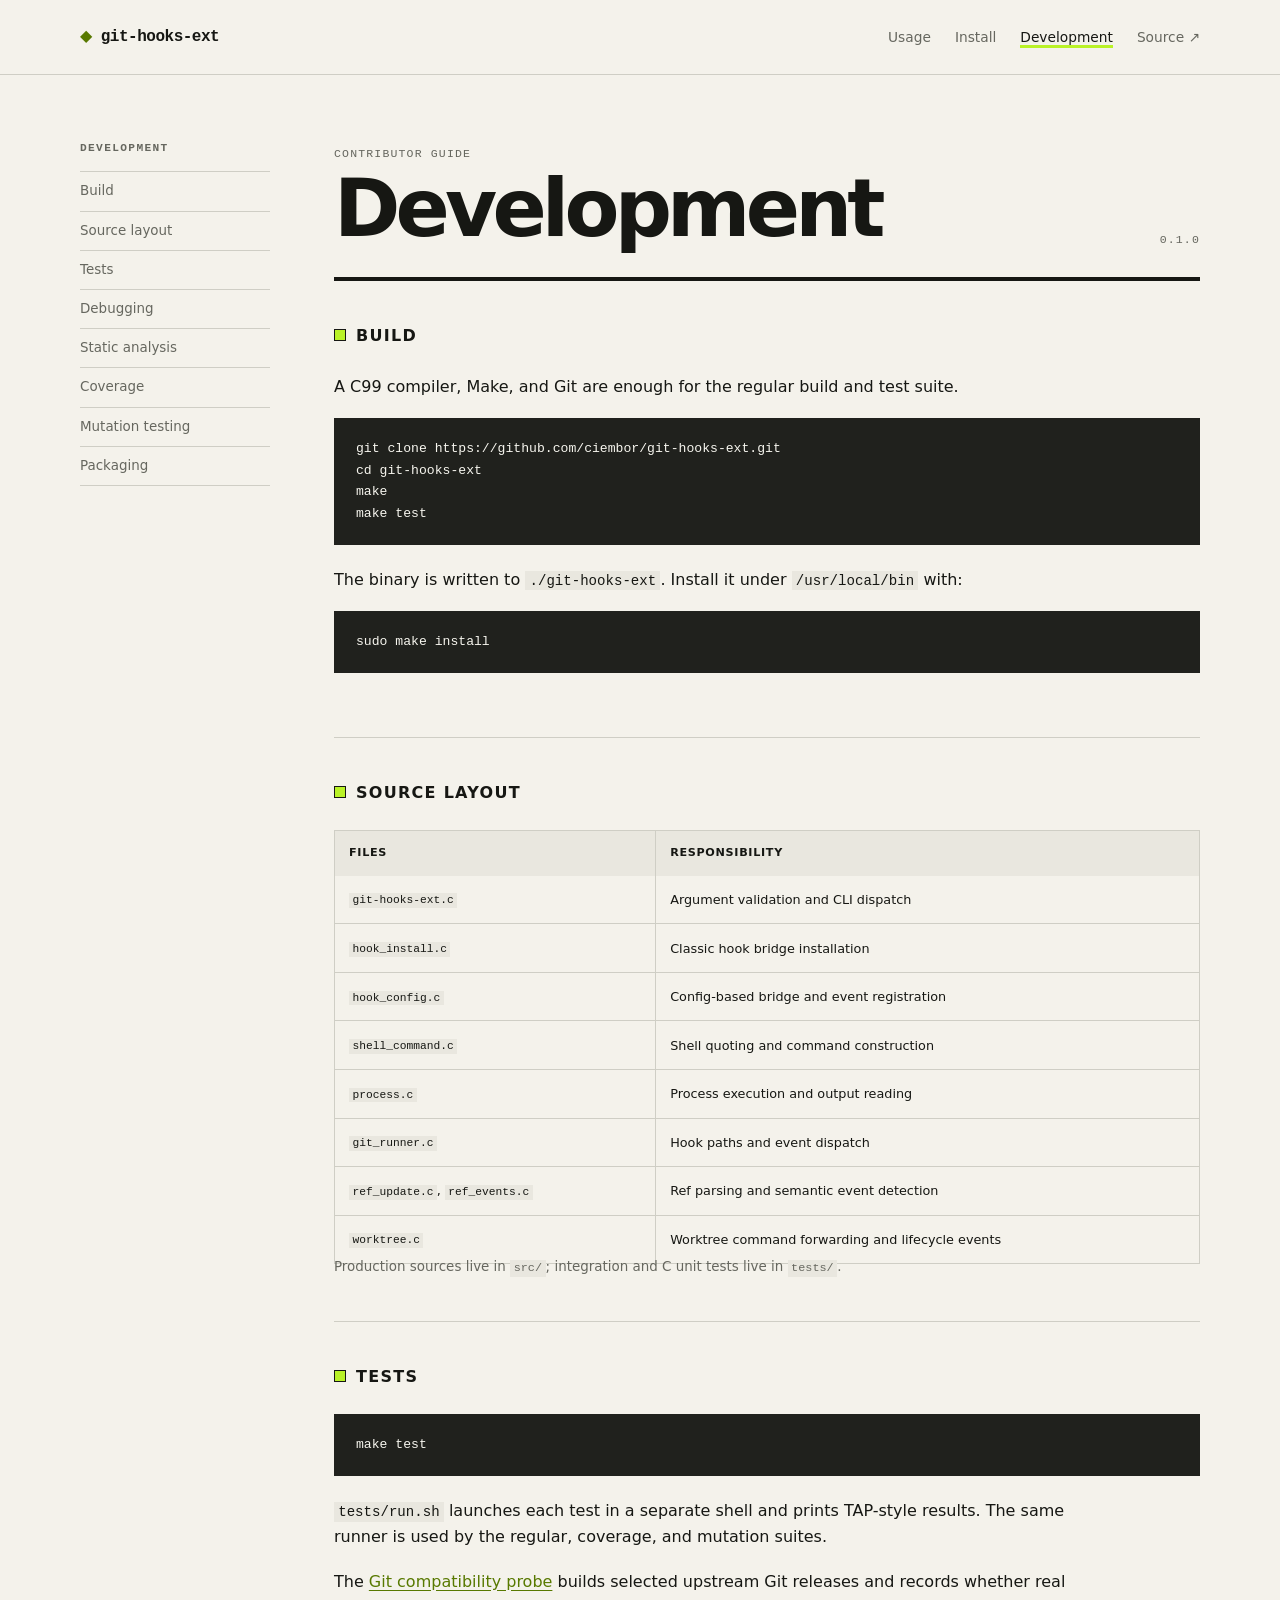
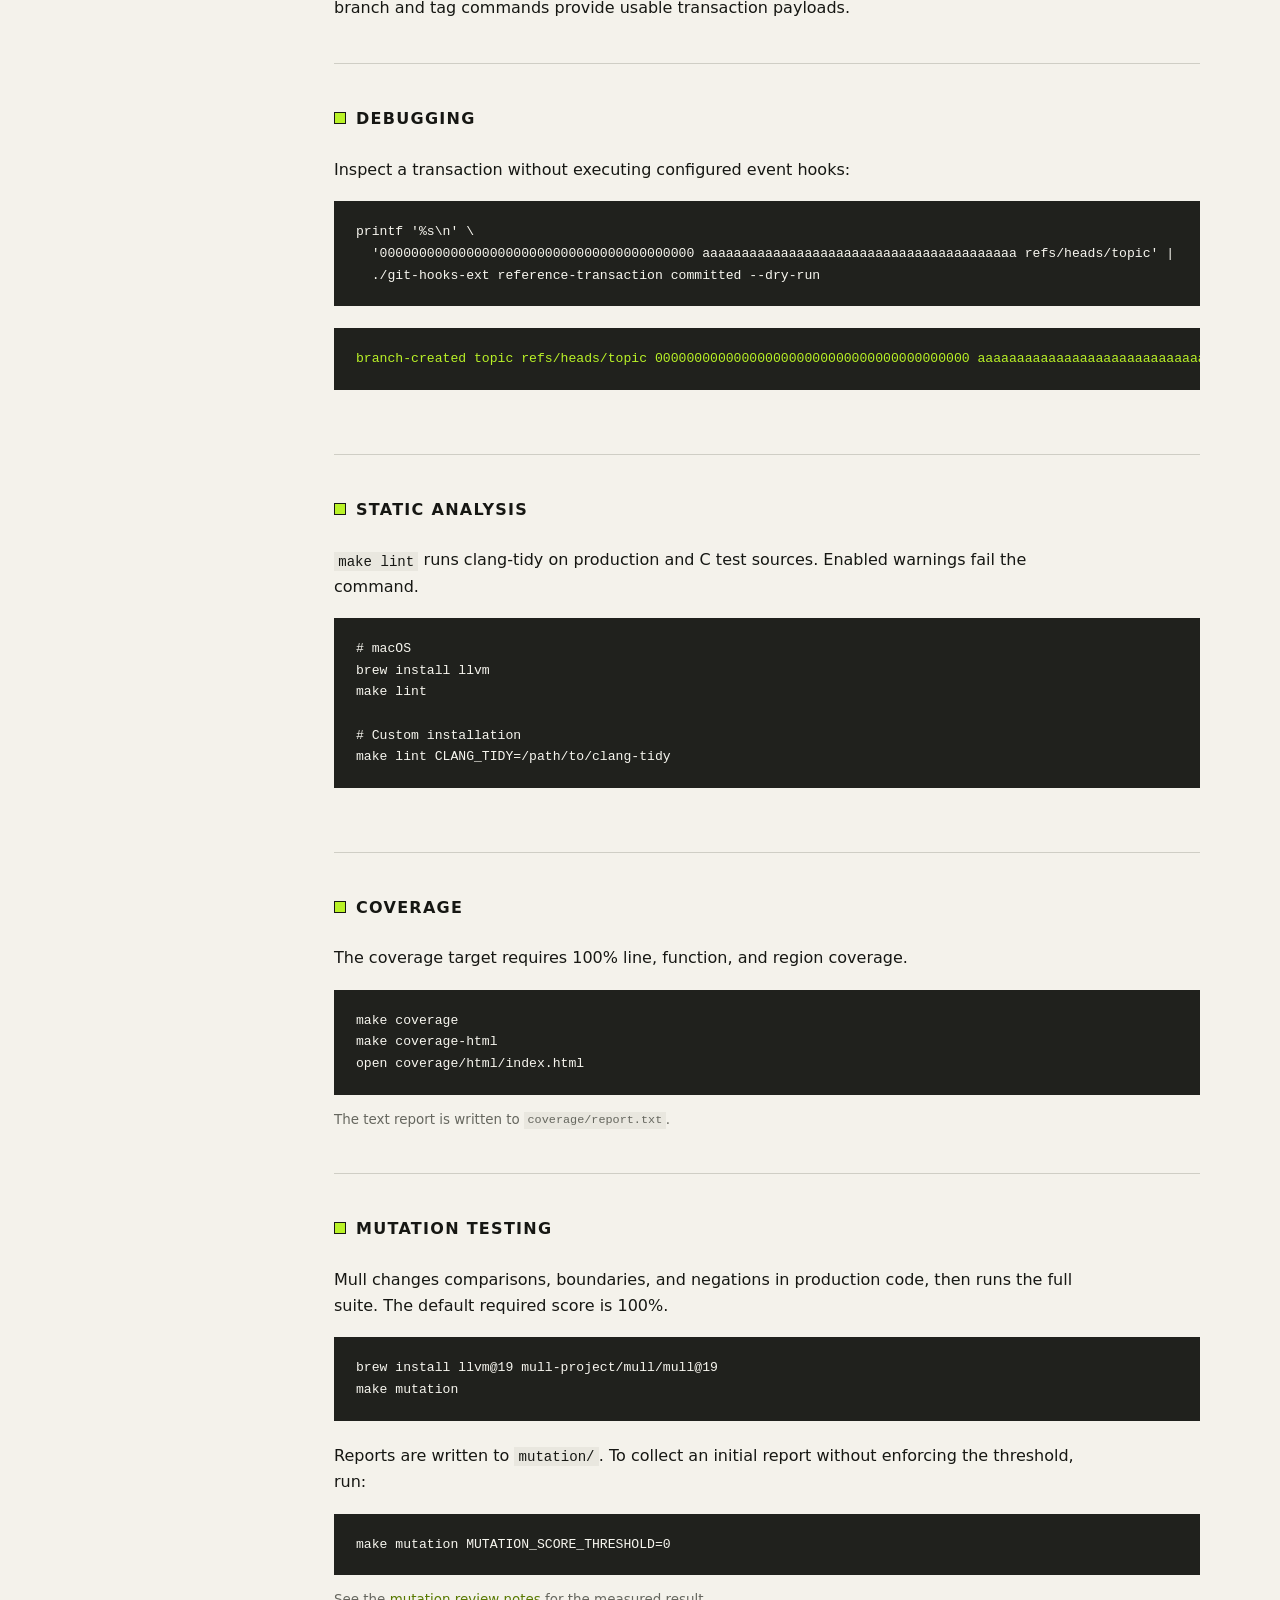
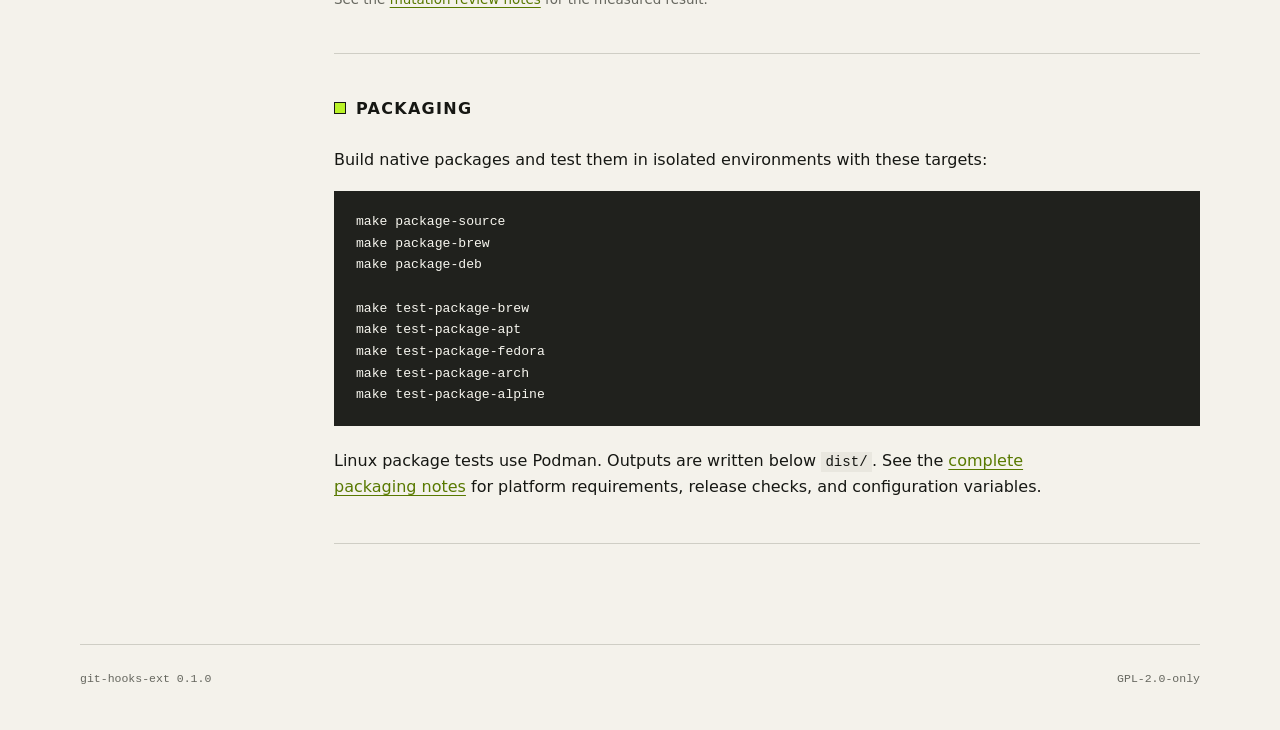
==== site/development.html @ f1634a03 "Add Git reference transaction compatibility matrix" ====
<!doctype html>
<html lang="en">
  <head>
    <meta charset="utf-8">
    <meta name="viewport" content="width=device-width, initial-scale=1">
    <meta name="description" content="Build, test, and package git-hooks-ext.">
    <meta name="theme-color" content="#f4f2eb">
    <title>Develop git-hooks-ext</title>
    <link rel="canonical" href="https://ciembor.github.io/git-hooks-ext/development.html">
    <link rel="stylesheet" href="styles.css">
  </head>
  <body>
    <header class="site-header">
      <div class="header-inner">
        <a class="wordmark" href="index.html"><span aria-hidden="true">◆</span> git-hooks-ext</a>
        <nav aria-label="Project links">
          <a href="index.html">Usage</a>
          <a href="install.html">Install</a>
          <a class="active" href="development.html" aria-current="page">Development</a>
          <a class="external" href="https://github.com/ciembor/git-hooks-ext">Source ↗</a>
        </nav>
      </div>
    </header>

    <main id="top" class="page">
      <aside class="sidebar" aria-label="Page contents">
        <p>Development</p>
        <nav>
          <a href="#build">Build</a>
          <a href="#source-layout">Source layout</a>
          <a href="#tests">Tests</a>
          <a href="#debugging">Debugging</a>
          <a href="#lint">Static analysis</a>
          <a href="#coverage">Coverage</a>
          <a href="#mutation">Mutation testing</a>
          <a href="#packaging">Packaging</a>
        </nav>
      </aside>

      <article class="manual">
        <header class="manual-header">
          <div>
            <span class="manual-label">Contributor guide</span>
            <h1>Development</h1>
          </div>
          <span class="version">0.1.0</span>
        </header>

        <section id="build">
          <h2>Build</h2>
          <p>A C99 compiler, Make, and Git are enough for the regular build and test suite.</p>
          <pre><code>git clone https://github.com/ciembor/git-hooks-ext.git
cd git-hooks-ext
make
make test</code></pre>
          <p>The binary is written to <code>./git-hooks-ext</code>. Install it under <code>/usr/local/bin</code> with:</p>
          <pre><code>sudo make install</code></pre>
        </section>

        <section id="source-layout">
          <h2>Source layout</h2>
          <div class="table-wrap">
            <table>
              <thead><tr><th>Files</th><th>Responsibility</th></tr></thead>
              <tbody>
                <tr><td><code>git-hooks-ext.c</code></td><td>Argument validation and CLI dispatch</td></tr>
                <tr><td><code>hook_install.c</code></td><td>Classic hook bridge installation</td></tr>
                <tr><td><code>hook_config.c</code></td><td>Config-based bridge and event registration</td></tr>
                <tr><td><code>shell_command.c</code></td><td>Shell quoting and command construction</td></tr>
                <tr><td><code>process.c</code></td><td>Process execution and output reading</td></tr>
                <tr><td><code>git_runner.c</code></td><td>Hook paths and event dispatch</td></tr>
                <tr><td><code>ref_update.c</code>, <code>ref_events.c</code></td><td>Ref parsing and semantic event detection</td></tr>
                <tr><td><code>worktree.c</code></td><td>Worktree command forwarding and lifecycle events</td></tr>
              </tbody>
            </table>
          </div>
          <p class="method-note">Production sources live in <code>src/</code>; integration and C unit tests live in <code>tests/</code>.</p>
        </section>

        <section id="tests">
          <h2>Tests</h2>
          <pre><code>make test</code></pre>
          <p>
            <code>tests/run.sh</code> launches each test in a separate shell and
            prints TAP-style results. The same runner is used by the regular,
            coverage, and mutation suites.
          </p>
          <p>
            The <a href="https://github.com/ciembor/git-hooks-ext/blob/main/tests/compat/README.md">Git compatibility probe</a>
            builds selected upstream Git releases and records whether real
            branch and tag commands provide usable transaction payloads.
          </p>
        </section>

        <section id="debugging">
          <h2>Debugging</h2>
          <p>Inspect a transaction without executing configured event hooks:</p>
          <pre><code>printf '%s\n' \
  '0000000000000000000000000000000000000000 aaaaaaaaaaaaaaaaaaaaaaaaaaaaaaaaaaaaaaaa refs/heads/topic' |
  ./git-hooks-ext reference-transaction committed --dry-run</code></pre>
          <pre><code><span>branch-created topic refs/heads/topic 0000000000000000000000000000000000000000 aaaaaaaaaaaaaaaaaaaaaaaaaaaaaaaaaaaaaaaa</span></code></pre>
        </section>

        <section id="lint">
          <h2>Static analysis</h2>
          <p><code>make lint</code> runs clang-tidy on production and C test sources. Enabled warnings fail the command.</p>
          <pre><code># macOS
brew install llvm
make lint

# Custom installation
make lint CLANG_TIDY=/path/to/clang-tidy</code></pre>
        </section>

        <section id="coverage">
          <h2>Coverage</h2>
          <p>The coverage target requires 100% line, function, and region coverage.</p>
          <pre><code>make coverage
make coverage-html
open coverage/html/index.html</code></pre>
          <p class="method-note">The text report is written to <code>coverage/report.txt</code>.</p>
        </section>

        <section id="mutation">
          <h2>Mutation testing</h2>
          <p>
            Mull changes comparisons, boundaries, and negations in production
            code, then runs the full suite. The default required score is 100%.
          </p>
          <pre><code>brew install llvm@19 mull-project/mull/mull@19
make mutation</code></pre>
          <p>
            Reports are written to <code>mutation/</code>. To collect an initial
            report without enforcing the threshold, run:
          </p>
          <pre><code>make mutation MUTATION_SCORE_THRESHOLD=0</code></pre>
          <p class="method-note">
            See the <a href="https://github.com/ciembor/git-hooks-ext/blob/main/tests/mutation-notes.md">mutation review notes</a>
            for the measured result.
          </p>
        </section>

        <section id="packaging">
          <h2>Packaging</h2>
          <p>Build native packages and test them in isolated environments with these targets:</p>
          <pre><code>make package-source
make package-brew
make package-deb

make test-package-brew
make test-package-apt
make test-package-fedora
make test-package-arch
make test-package-alpine</code></pre>
          <p>
            Linux package tests use Podman. Outputs are written below
            <code>dist/</code>. See the
            <a href="https://github.com/ciembor/git-hooks-ext/blob/main/DEVELOPMENT.md#distribution-and-packaging">complete packaging notes</a>
            for platform requirements, release checks, and configuration variables.
          </p>
        </section>
      </article>
    </main>

    <footer><span>git-hooks-ext 0.1.0</span><span>GPL-2.0-only</span></footer>
  </body>
</html>
---- site/styles.css ----
:root {
  --paper: #f4f2eb;
  --ink: #161713;
  --muted: #66675f;
  --line: #cfcec5;
  --accent: #b9f227;
  --accent-dark: #587900;
  --panel: #e9e7df;
  --code: #20211d;
  --code-ink: #f7f6ef;
  color-scheme: light;
  font-family: Inter, ui-sans-serif, system-ui, -apple-system, BlinkMacSystemFont, "Segoe UI", sans-serif;
  font-synthesis: none;
}

* { box-sizing: border-box; }
html { scroll-behavior: smooth; }
body { margin: 0; background: var(--paper); color: var(--ink); line-height: 1.65; }
a { color: var(--accent-dark); text-underline-offset: 3px; }
code, pre { font-family: "SFMono-Regular", Consolas, "Liberation Mono", monospace; }

.site-header { border-bottom: 1px solid var(--line); }
.header-inner, .page, footer { width: min(1120px, calc(100% - 48px)); margin-inline: auto; }
.header-inner { min-height: 74px; display: flex; align-items: center; justify-content: space-between; }
.wordmark { color: var(--ink); font-family: "SFMono-Regular", Consolas, monospace; font-weight: 700; letter-spacing: -0.03em; text-decoration: none; }
.wordmark span { color: var(--accent-dark); }
.site-header nav { display: flex; gap: 24px; }
.site-header nav a { color: var(--muted); font-size: 0.86rem; text-decoration: none; }
.site-header nav a:hover { color: var(--ink); }
.site-header nav a.active { color: var(--ink); box-shadow: inset 0 -3px var(--accent); }

.page { display: grid; grid-template-columns: 190px minmax(0, 1fr); gap: 64px; padding: 64px 0 100px; }
.sidebar { position: sticky; top: 32px; align-self: start; font-size: 0.84rem; }
.sidebar > p { margin: 0 0 14px; color: var(--muted); font-family: "SFMono-Regular", Consolas, monospace; font-size: 0.7rem; font-weight: 700; letter-spacing: 0.12em; text-transform: uppercase; }
.sidebar nav { display: flex; flex-direction: column; border-top: 1px solid var(--line); }
.sidebar nav a { padding: 8px 0; border-bottom: 1px solid var(--line); color: var(--muted); text-decoration: none; }
.sidebar nav a:hover { color: var(--ink); padding-left: 5px; }

.manual { min-width: 0; }
.manual-header { display: flex; align-items: end; justify-content: space-between; gap: 24px; padding-bottom: 28px; border-bottom: 4px solid var(--ink); }
.manual-label, .version { color: var(--muted); font-family: "SFMono-Regular", Consolas, monospace; font-size: 0.72rem; letter-spacing: 0.1em; text-transform: uppercase; }
h1 { margin: 4px 0 0; font-size: clamp(2.8rem, 7vw, 5rem); letter-spacing: -0.06em; line-height: 1; }
.manual section { padding: 42px 0; border-bottom: 1px solid var(--line); scroll-margin-top: 20px; }
h2 { margin: 0 0 24px; font-size: 1rem; letter-spacing: 0.08em; text-transform: uppercase; }
h2::before { content: ""; display: inline-block; width: 10px; height: 10px; margin-right: 10px; background: var(--accent); border: 1px solid var(--ink); }
h3 { margin: 32px 0 12px; font-size: 0.95rem; }
p { max-width: 760px; margin: 0 0 18px; }
p:last-child { margin-bottom: 0; }
p code, td code, dd code { padding: 0.12em 0.3em; background: var(--panel); font-size: 0.88em; }
pre { margin: 0 0 22px; padding: 20px 22px; overflow-x: auto; background: var(--code); color: var(--code-ink); font-size: 0.82rem; line-height: 1.65; }
pre span { color: var(--accent); }

.translation { display: grid; grid-template-columns: 1fr auto 1fr; align-items: center; gap: 22px; margin: 28px 0; padding: 24px; background: var(--code); color: var(--code-ink); }
.translation div { min-width: 0; }
.translation span { display: block; margin-bottom: 8px; color: #aaa99f; font-family: "SFMono-Regular", Consolas, monospace; font-size: 0.65rem; letter-spacing: 0.1em; text-transform: uppercase; }
.translation code { display: block; overflow: hidden; color: var(--accent); font-size: 0.78rem; text-overflow: ellipsis; white-space: nowrap; }
.translation b { color: var(--accent); font-size: 1.4rem; }

.table-wrap { overflow-x: auto; border: 1px solid var(--line); }
table { width: 100%; border-collapse: collapse; font-size: 0.8rem; text-align: left; }
th, td { padding: 13px 14px; border-right: 1px solid var(--line); border-bottom: 1px solid var(--line); white-space: nowrap; }
tr:last-child th, tr:last-child td { border-bottom: 0; }
th:last-child, td:last-child { border-right: 0; }
thead th { background: var(--panel); font-size: 0.7rem; letter-spacing: 0.06em; text-transform: uppercase; }
tbody th { font-weight: 650; }

.downloads { display: flex; flex-wrap: wrap; gap: 8px 14px; color: var(--muted); font-size: 0.84rem; }
.downloads a { font-family: "SFMono-Regular", Consolas, monospace; font-size: 0.78rem; }
.method-note { margin-top: -8px; color: var(--muted); font-size: 0.84rem; }
.after-install { padding: 20px 24px 1px; border-left: 4px solid var(--accent); background: var(--panel); }
.release-links { display: flex; gap: 20px; margin-top: 24px; font-size: 0.84rem; }

footer { display: flex; justify-content: space-between; padding: 24px 0 42px; border-top: 1px solid var(--line); color: var(--muted); font-family: "SFMono-Regular", Consolas, monospace; font-size: 0.72rem; }

@media (max-width: 760px) {
  .header-inner, .page, footer { width: min(100% - 28px, 1120px); }
  .header-inner { flex-wrap: wrap; gap: 10px; padding: 14px 0; }
  .site-header nav { gap: 14px; }
  .site-header nav a.external { display: none; }
  .page { grid-template-columns: 1fr; gap: 34px; padding-top: 34px; }
  .sidebar { position: static; }
  .sidebar > p { display: none; }
  .sidebar nav { flex-direction: row; gap: 16px; overflow-x: auto; border-bottom: 1px solid var(--line); }
  .sidebar nav a { flex: 0 0 auto; border: 0; }
  .sidebar nav a:hover { padding-left: 0; }
  .manual-header { align-items: start; }
  .translation { grid-template-columns: 1fr; }
  .translation b { transform: rotate(90deg); }
  .after-install { padding-inline: 16px; }
}

@media (prefers-reduced-motion: reduce) { html { scroll-behavior: auto; } }
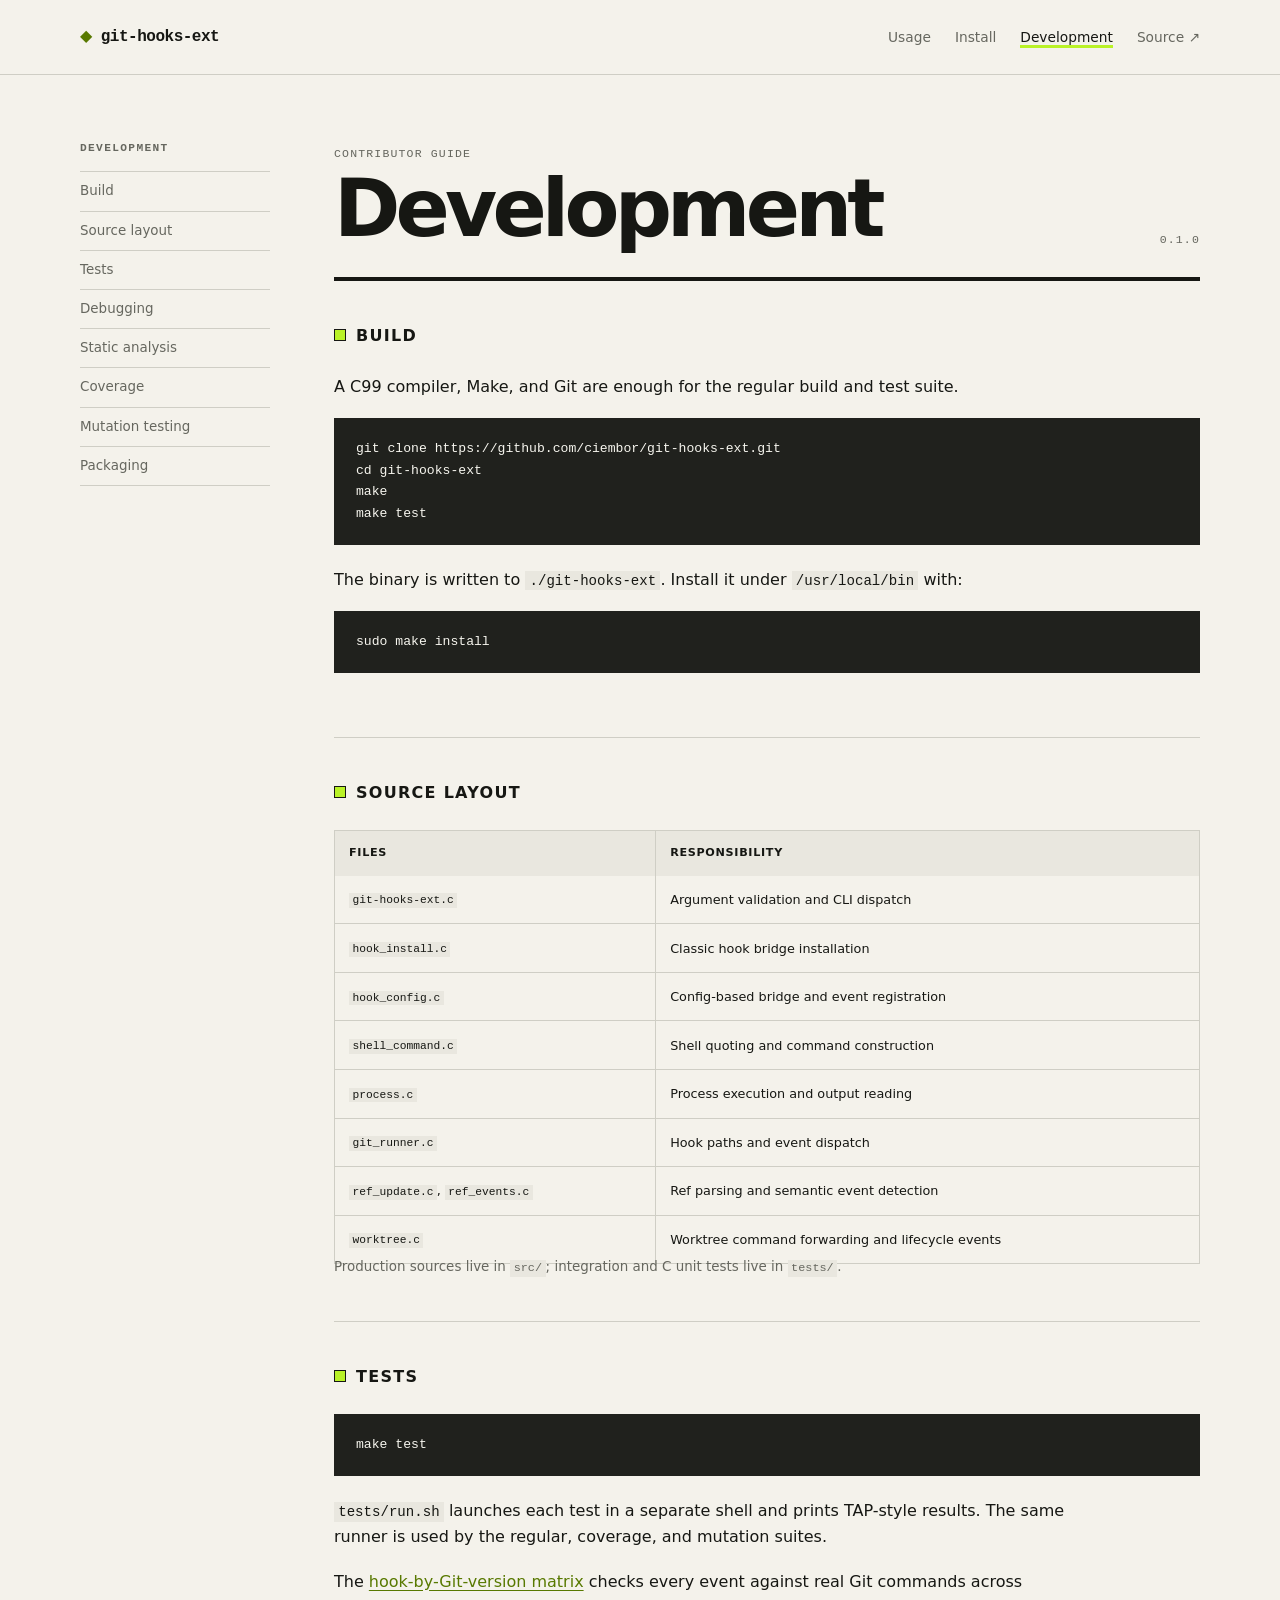
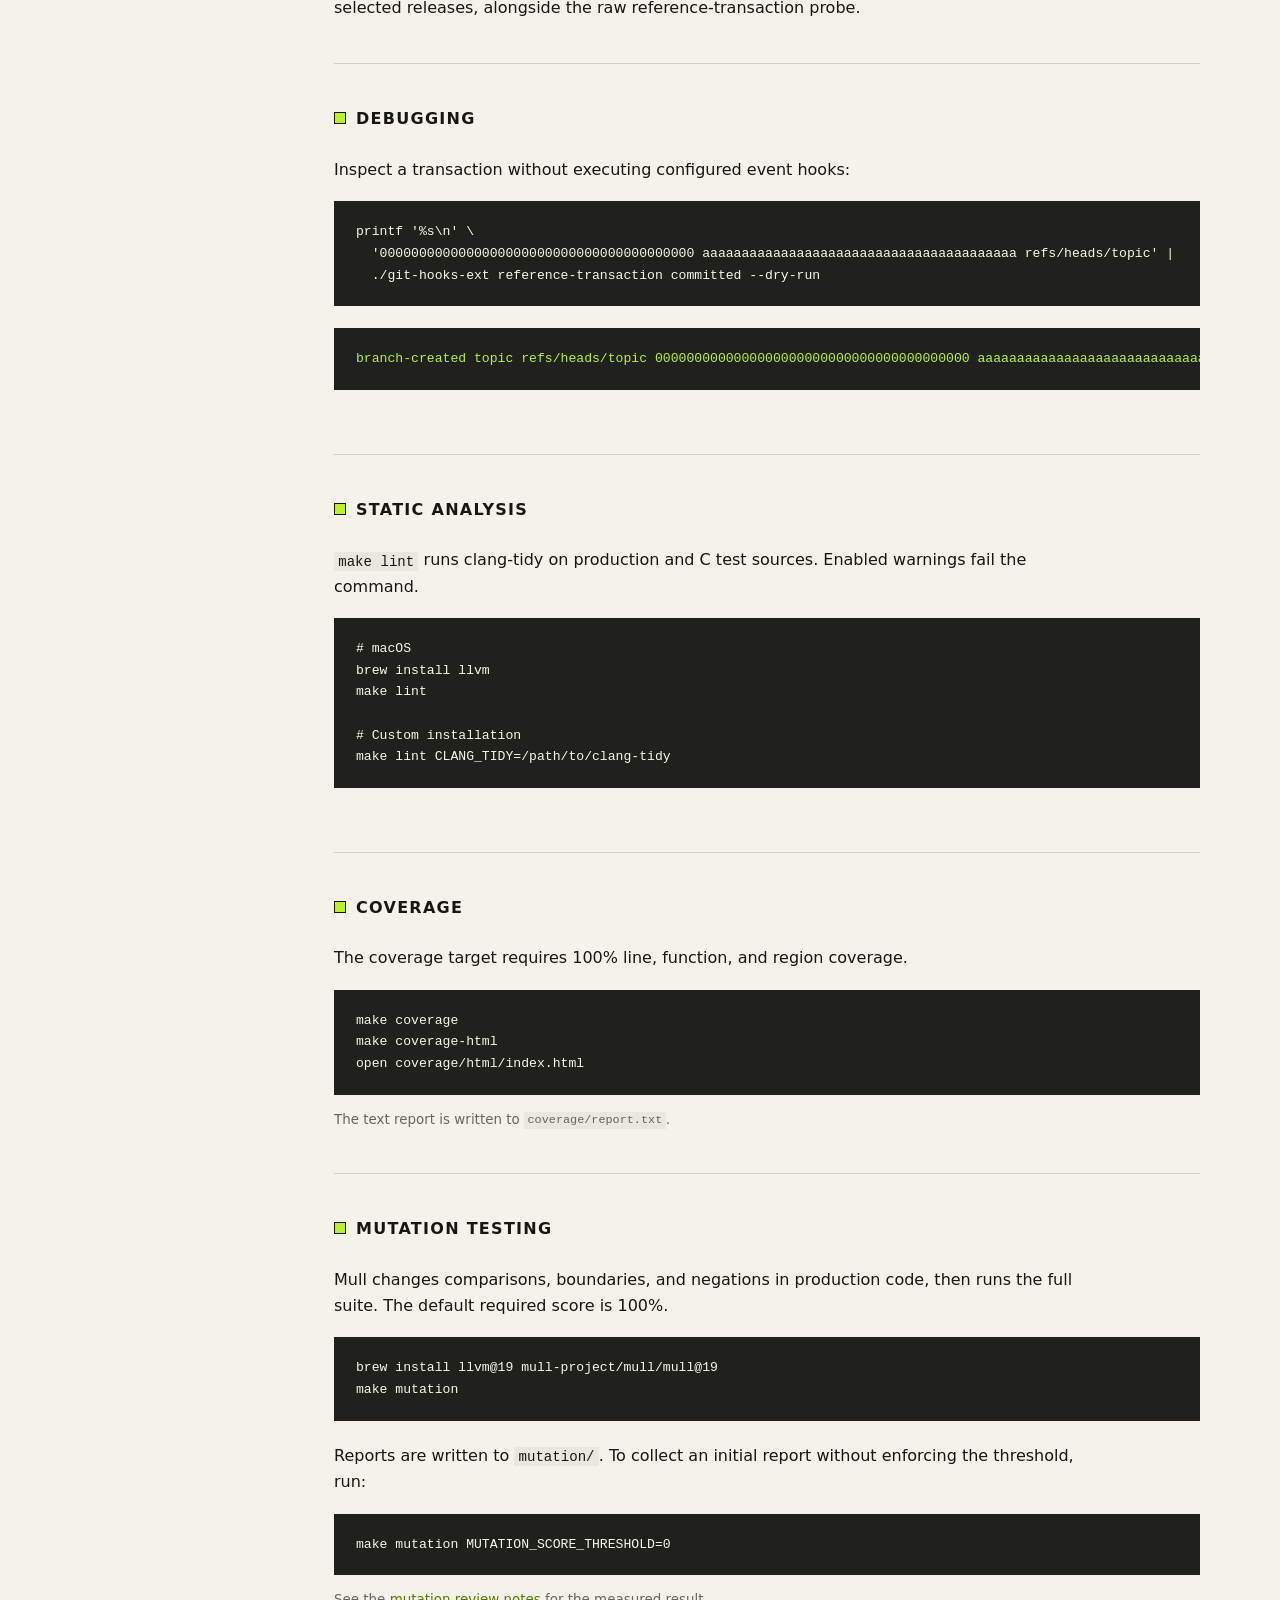
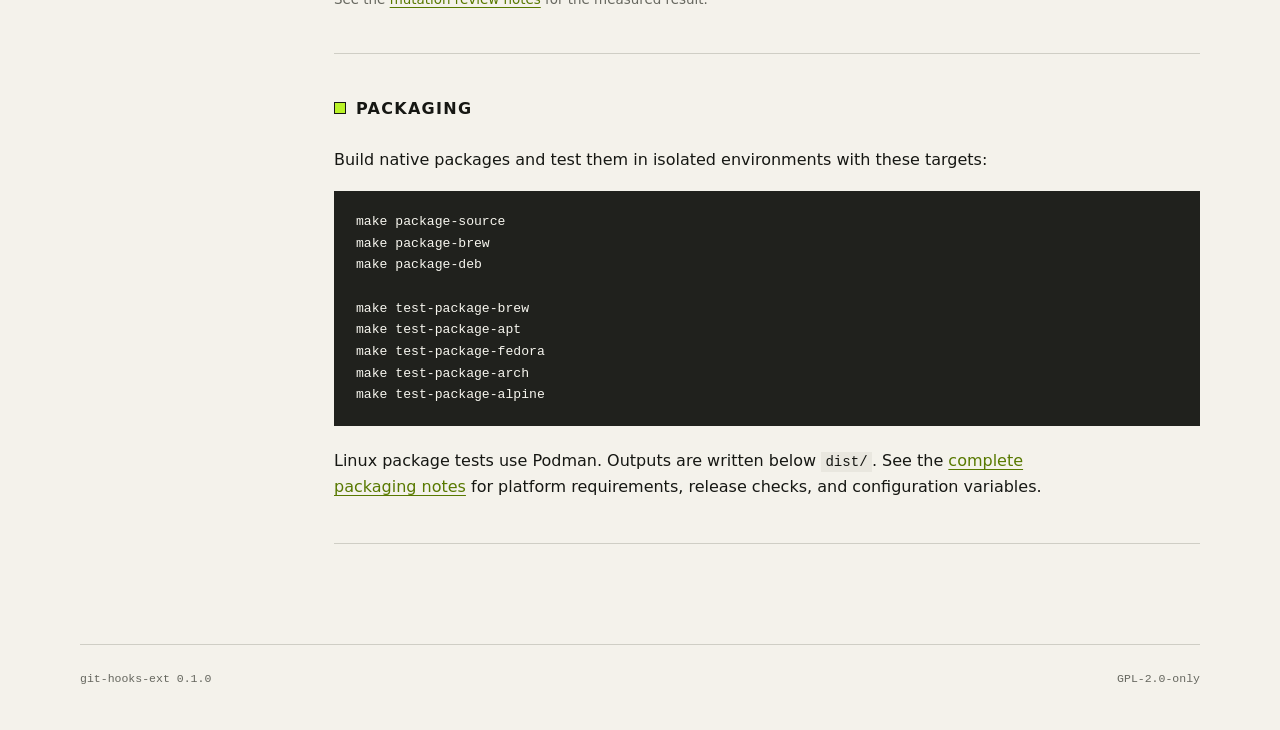
==== commit 71dceace: "Test all Git events across compatibility matrix" ====
--- a/site/development.html
+++ b/site/development.html
@@ -86,9 +86,9 @@
             coverage, and mutation suites.
           </p>
           <p>
-            The <a href="https://github.com/ciembor/git-hooks-ext/blob/main/tests/compat/README.md">Git compatibility probe</a>
-            builds selected upstream Git releases and records whether real
-            branch and tag commands provide usable transaction payloads.
+            The <a href="https://github.com/ciembor/git-hooks-ext/blob/main/tests/compat/README.md#hook-availability-by-git-version">hook-by-Git-version matrix</a>
+            checks every event against real Git commands across selected releases,
+            alongside the raw reference-transaction probe.
           </p>
         </section>
 
--- a/site/styles.css
+++ b/site/styles.css
@@ -63,6 +63,12 @@
 th:last-child, td:last-child { border-right: 0; }
 thead th { background: var(--panel); font-size: 0.7rem; letter-spacing: 0.06em; text-transform: uppercase; }
 tbody th { font-weight: 650; }
+.compatibility-table { width: max-content; min-width: 100%; }
+.compatibility-table td { text-align: center; }
+.compatibility-table th:first-child { position: sticky; left: 0; z-index: 1; background: var(--paper); }
+.compatibility-table thead th:first-child { z-index: 2; background: var(--panel); }
+.compatibility-table .status-ok { background: #e5f3df; }
+.compatibility-table .status-no { background: #fae5e2; }
 
 .downloads { display: flex; flex-wrap: wrap; gap: 8px 14px; color: var(--muted); font-size: 0.84rem; }
 .downloads a { font-family: "SFMono-Regular", Consolas, monospace; font-size: 0.78rem; }
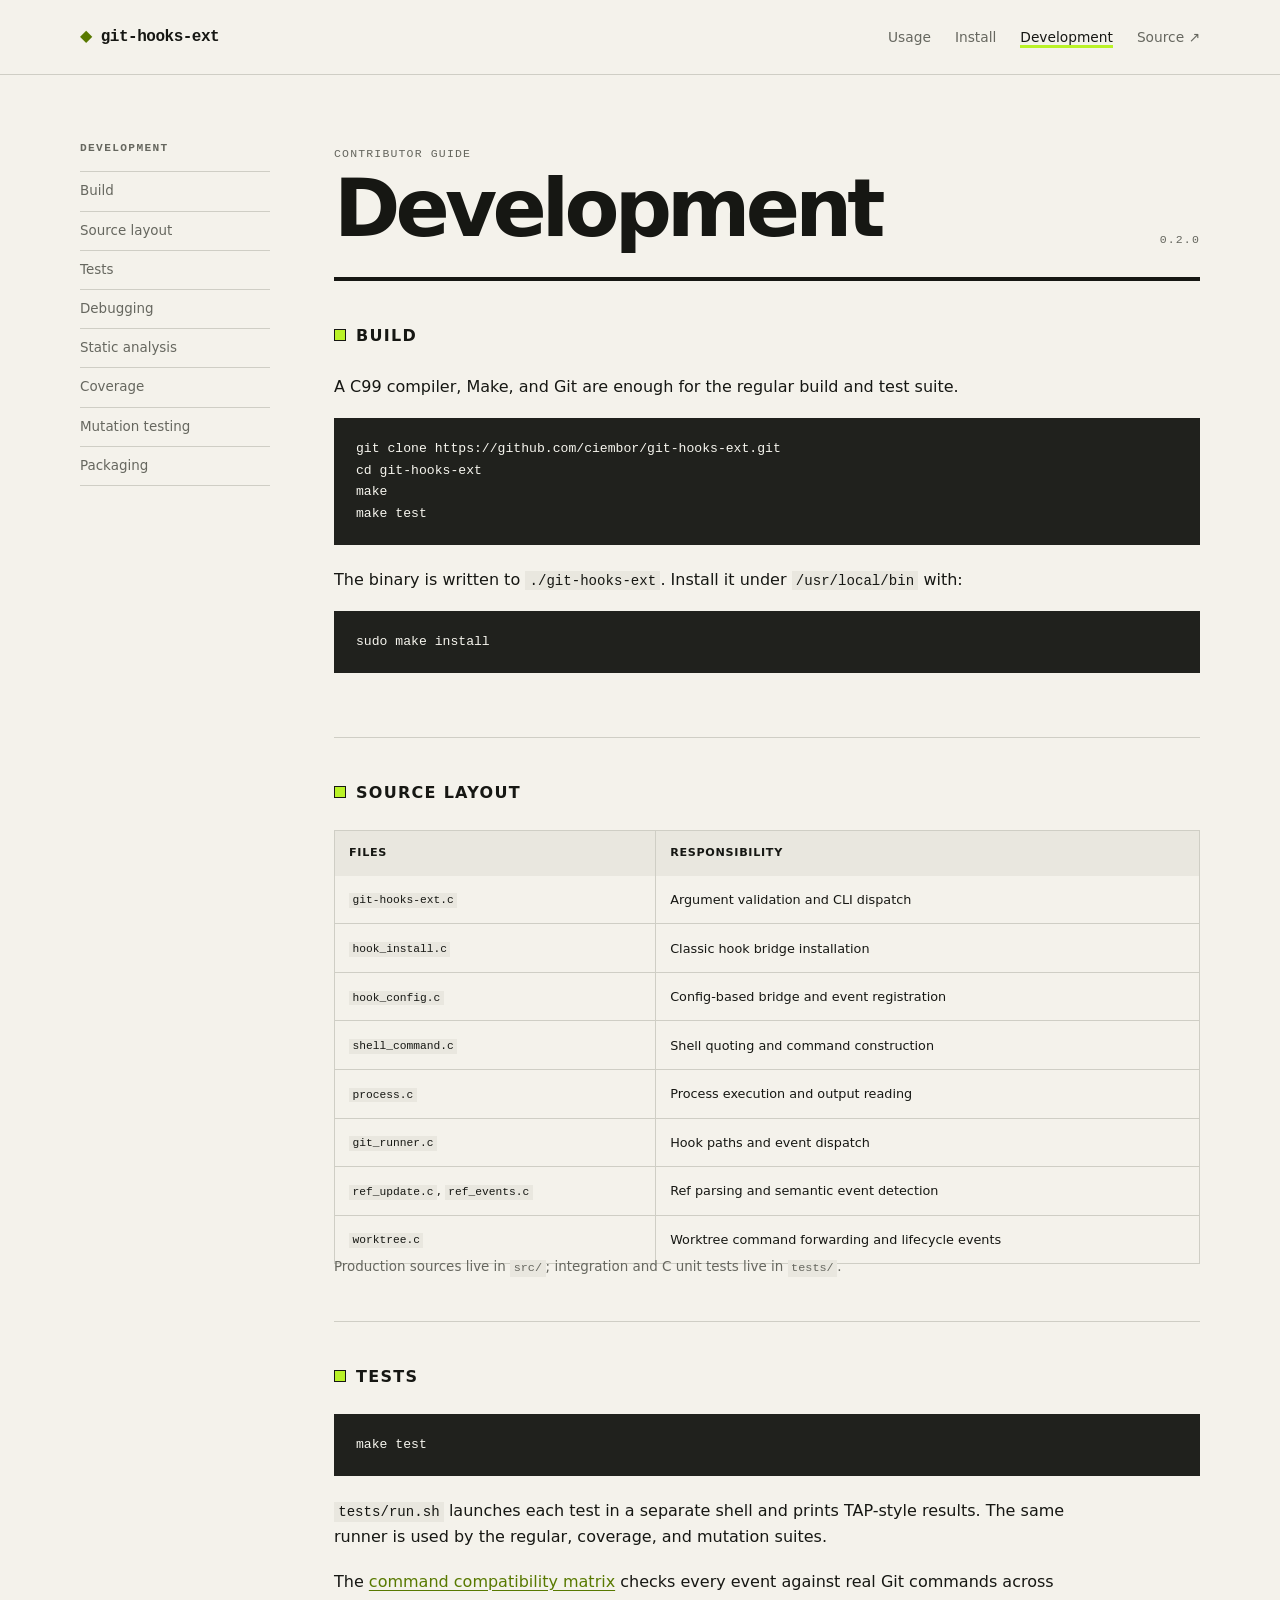
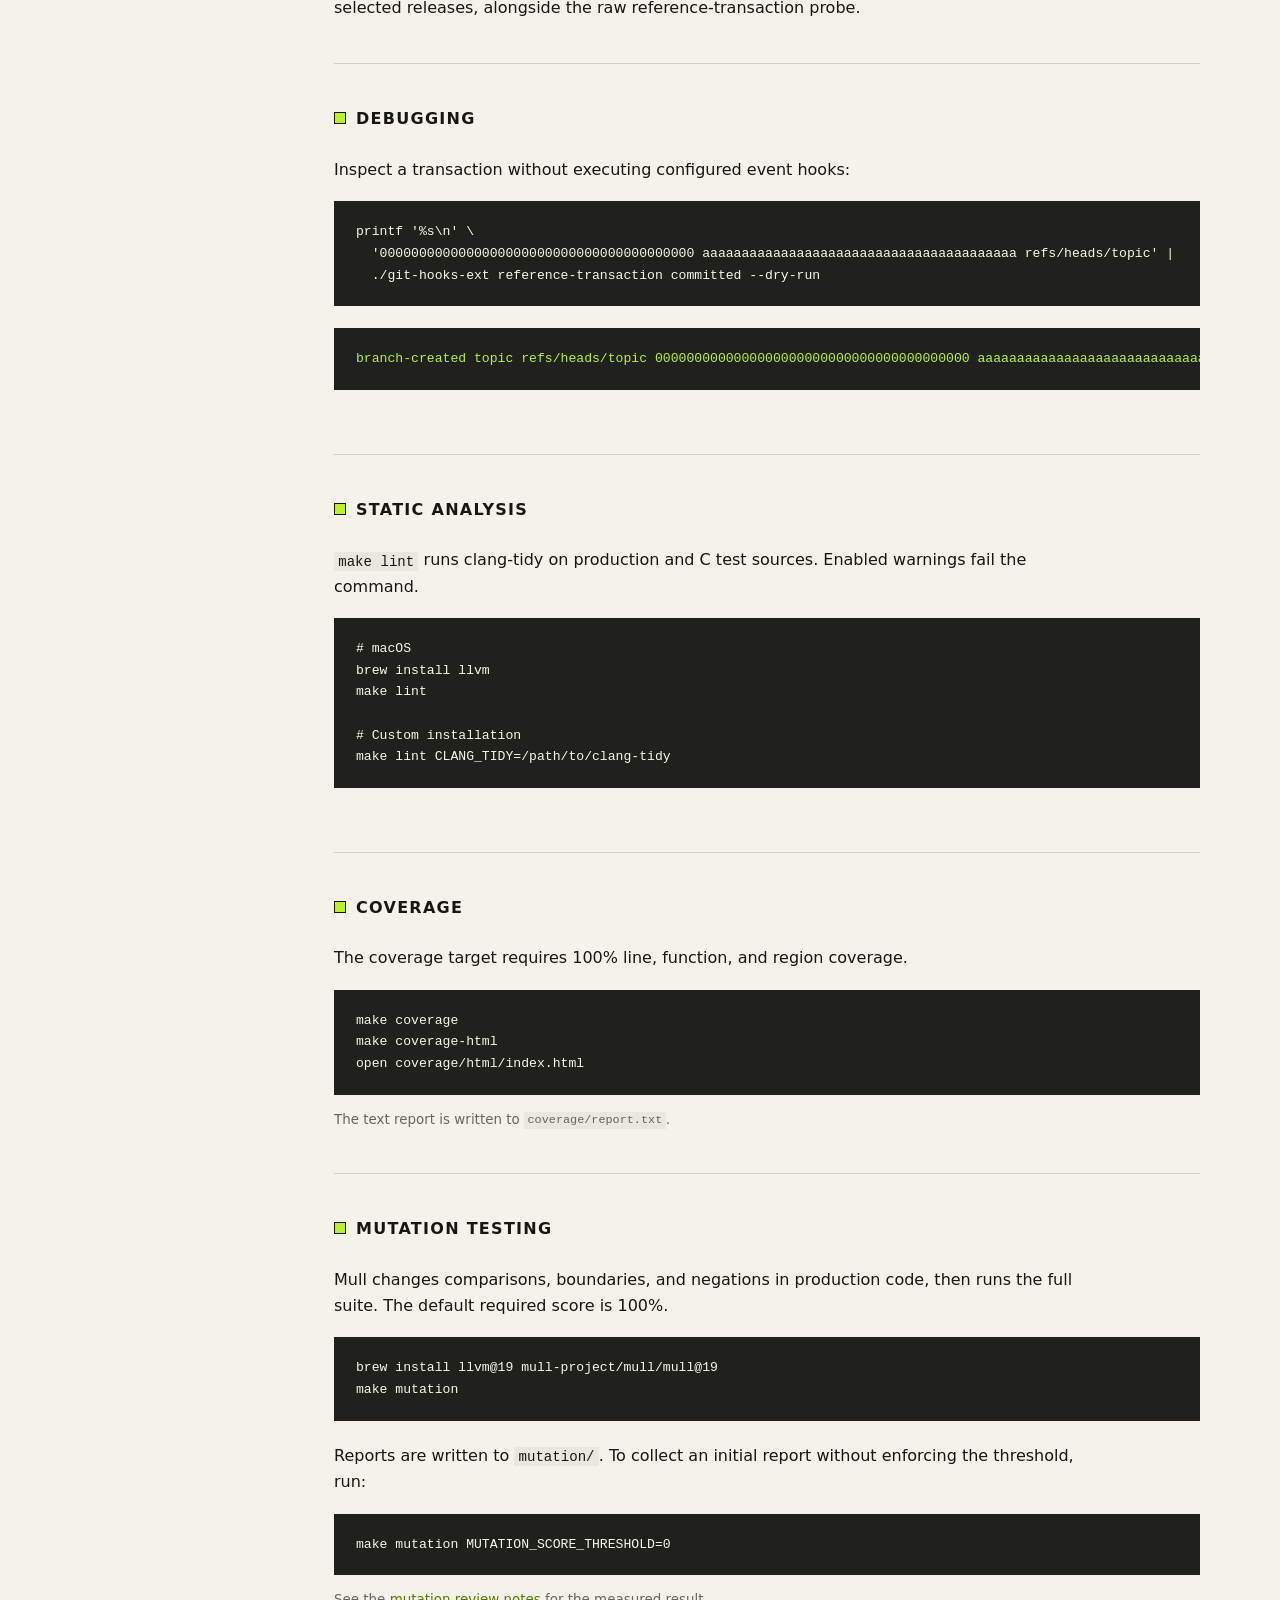
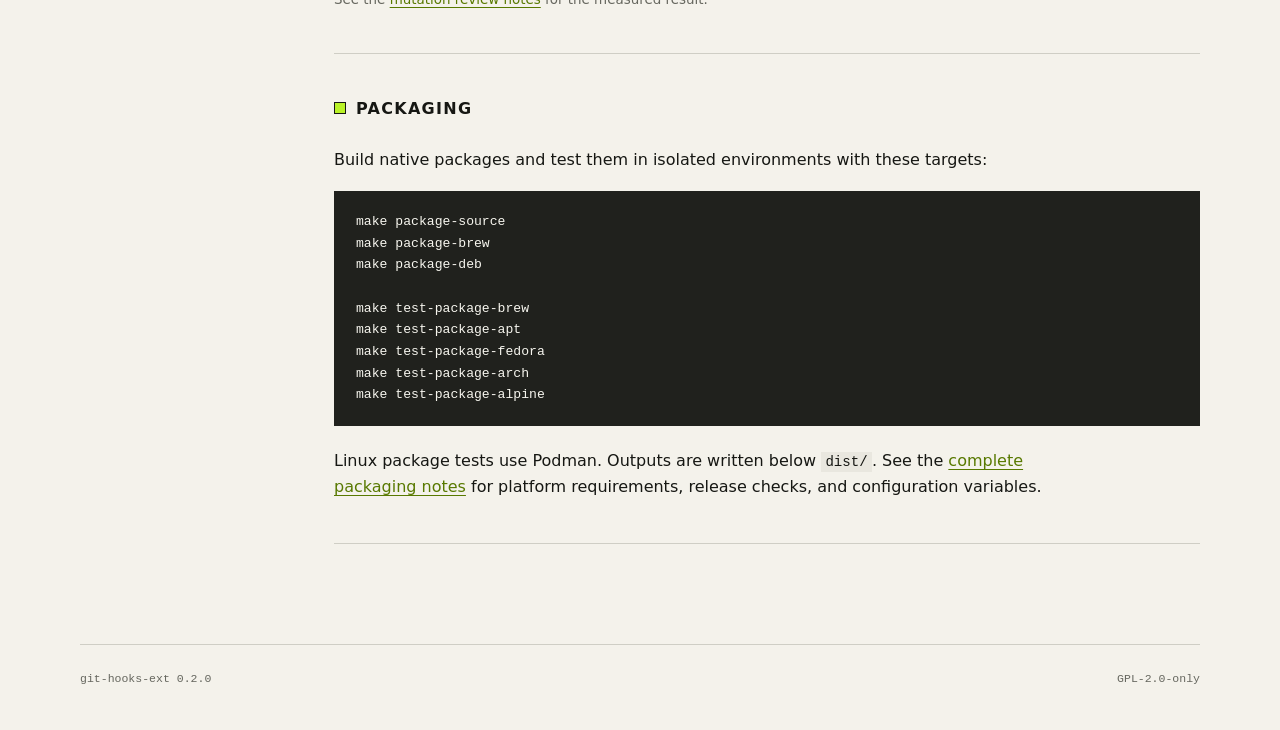
==== commit eac5b6d3: "Release 0.2.0" ====
--- a/site/development.html
+++ b/site/development.html
@@ -43,7 +43,7 @@
             <span class="manual-label">Contributor guide</span>
             <h1>Development</h1>
           </div>
-          <span class="version">0.1.0</span>
+          <span class="version">0.2.0</span>
         </header>
 
         <section id="build">
@@ -86,7 +86,7 @@
             coverage, and mutation suites.
           </p>
           <p>
-            The <a href="https://github.com/ciembor/git-hooks-ext/blob/main/tests/compat/README.md#hook-availability-by-git-version">hook-by-Git-version matrix</a>
+            The <a href="https://github.com/ciembor/git-hooks-ext/blob/main/tests/compat/README.md#commands-and-emitted-events">command compatibility matrix</a>
             checks every event against real Git commands across selected releases,
             alongside the raw reference-transaction probe.
           </p>
@@ -162,6 +162,6 @@
       </article>
     </main>
 
-    <footer><span>git-hooks-ext 0.1.0</span><span>GPL-2.0-only</span></footer>
+    <footer><span>git-hooks-ext 0.2.0</span><span>GPL-2.0-only</span></footer>
   </body>
 </html>
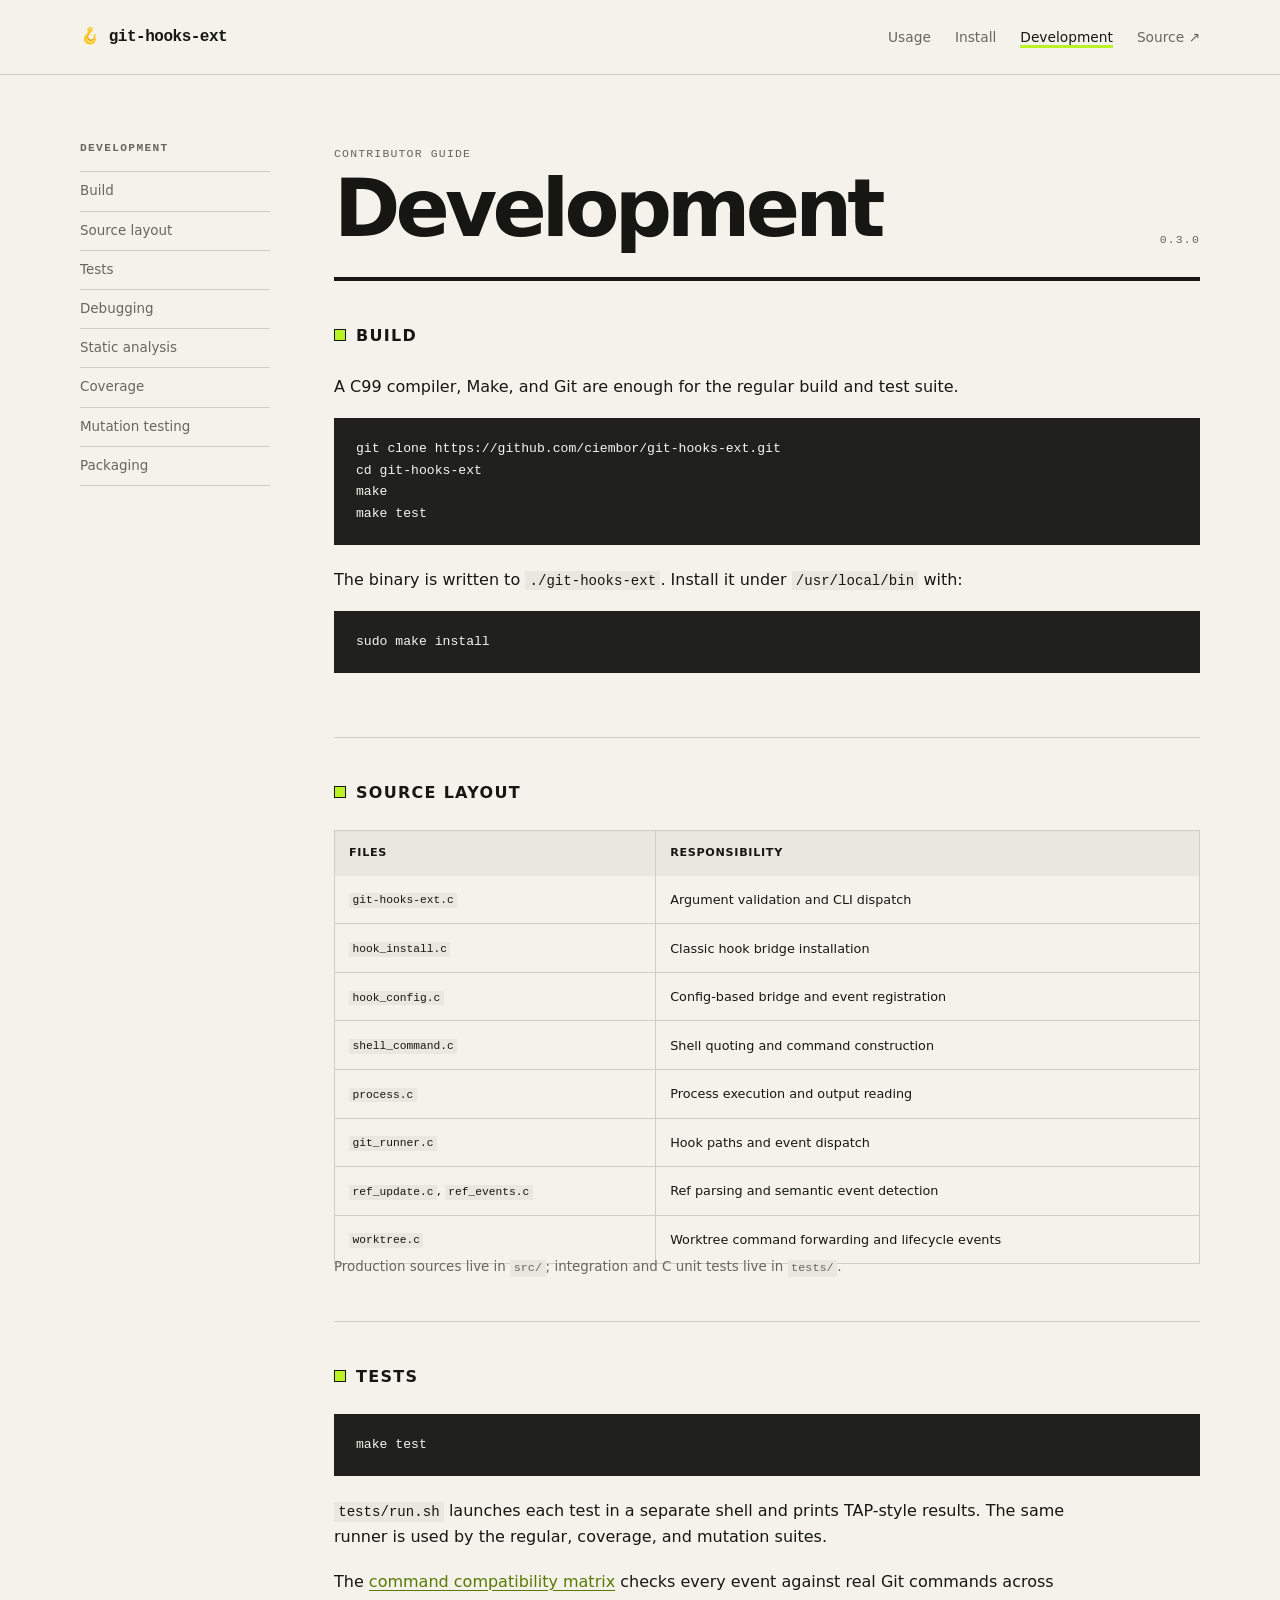
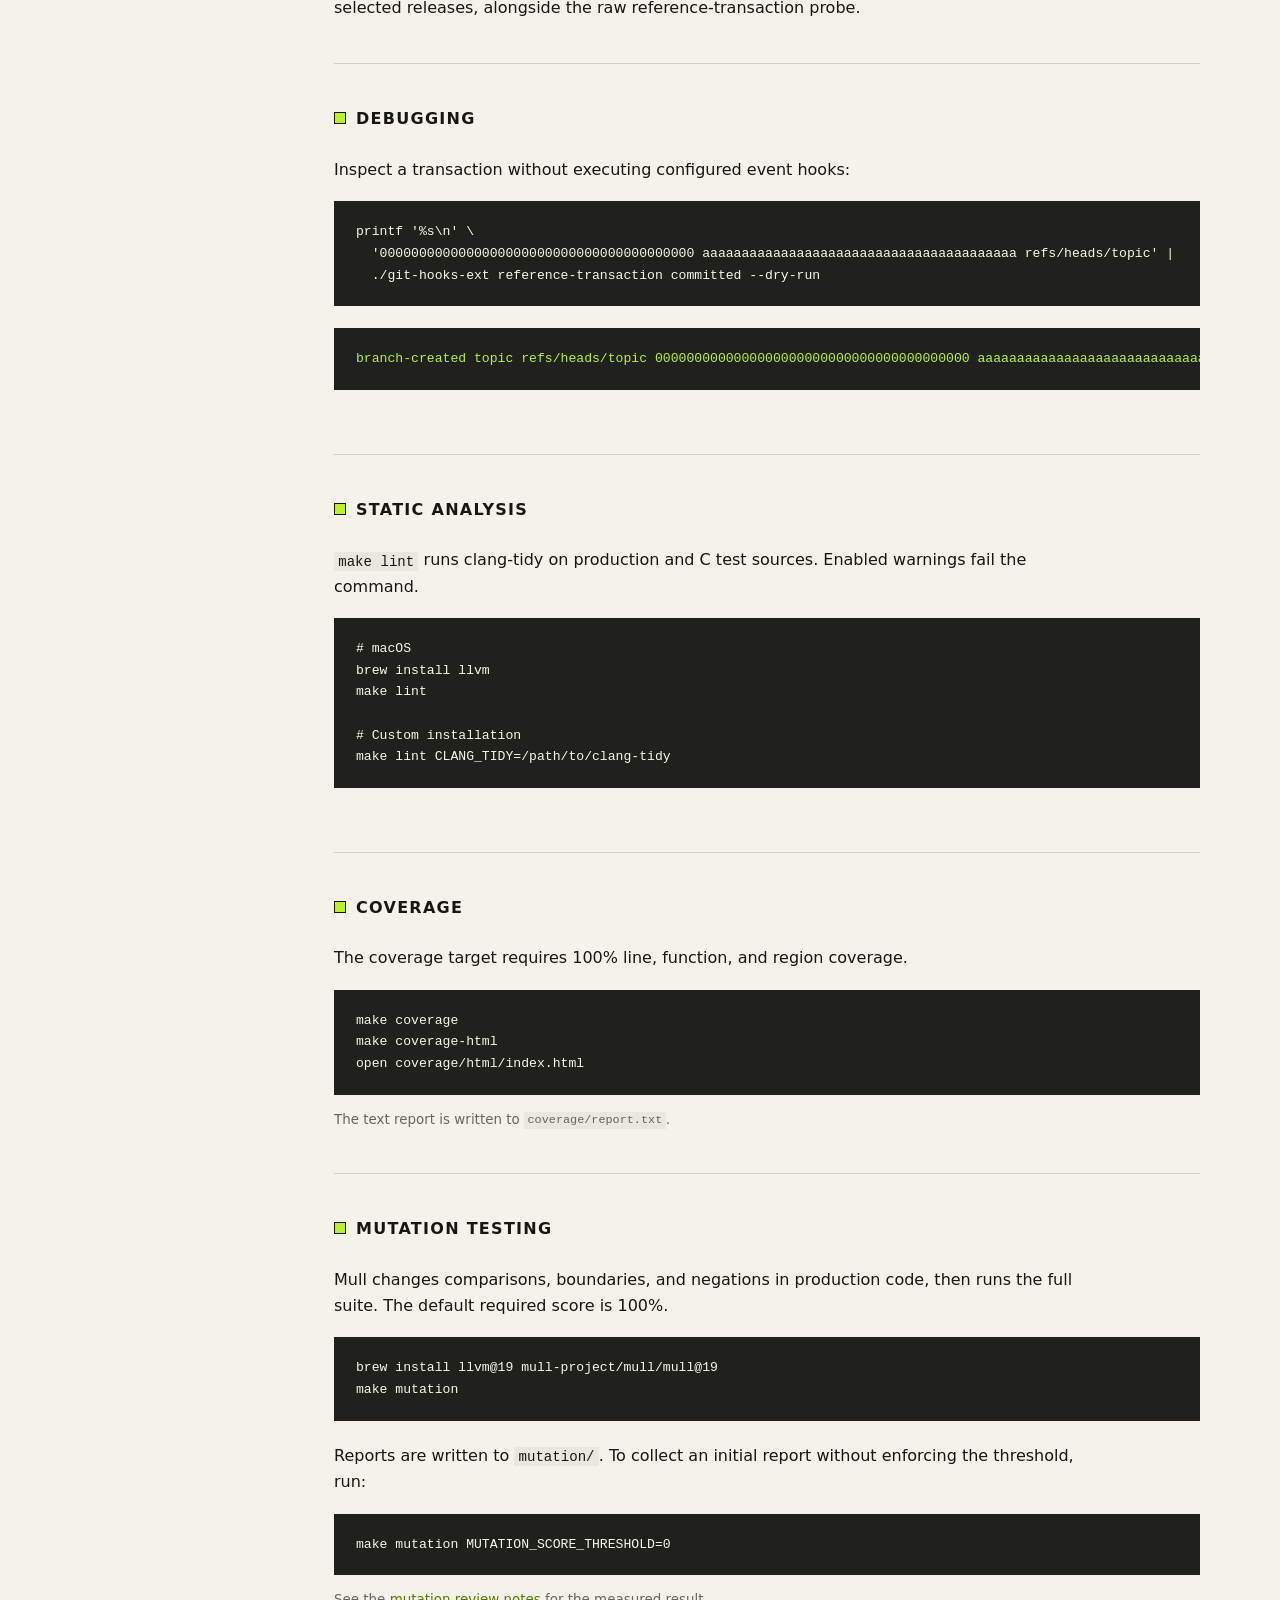
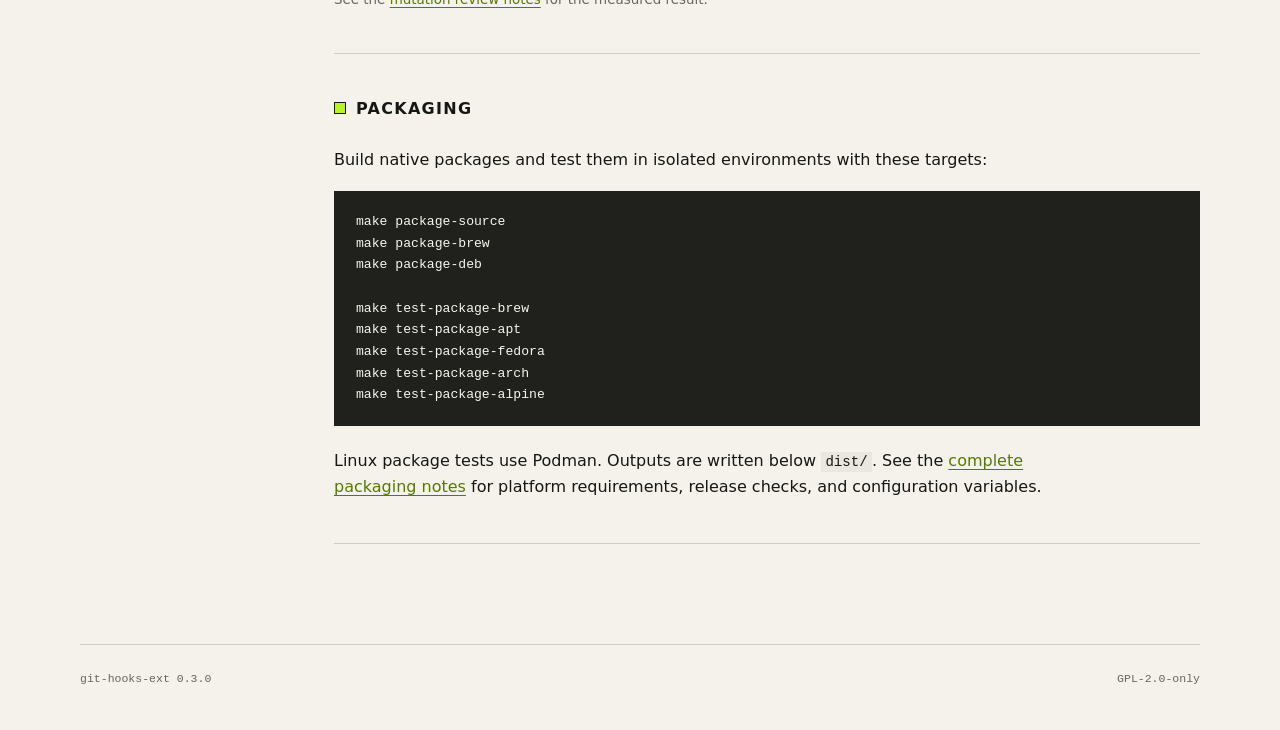
==== commit d0b94504: "Release 0.3.0" ====
--- a/site/development.html
+++ b/site/development.html
@@ -12,7 +12,7 @@
   <body>
     <header class="site-header">
       <div class="header-inner">
-        <a class="wordmark" href="index.html"><span aria-hidden="true">◆</span> git-hooks-ext</a>
+        <a class="wordmark" href="index.html"><span aria-hidden="true">🪝</span> git-hooks-ext</a>
         <nav aria-label="Project links">
           <a href="index.html">Usage</a>
           <a href="install.html">Install</a>
@@ -43,7 +43,7 @@
             <span class="manual-label">Contributor guide</span>
             <h1>Development</h1>
           </div>
-          <span class="version">0.2.0</span>
+          <span class="version">0.3.0</span>
         </header>
 
         <section id="build">
@@ -162,6 +162,6 @@
       </article>
     </main>
 
-    <footer><span>git-hooks-ext 0.2.0</span><span>GPL-2.0-only</span></footer>
+    <footer><span>git-hooks-ext 0.3.0</span><span>GPL-2.0-only</span></footer>
   </body>
 </html>
--- a/site/styles.css
+++ b/site/styles.css
@@ -68,6 +68,7 @@
 .compatibility-table th:first-child { position: sticky; left: 0; z-index: 1; background: var(--paper); }
 .compatibility-table thead th:first-child { z-index: 2; background: var(--panel); }
 .compatibility-table .status-ok { background: #e5f3df; }
+.compatibility-table .status-partial { background: #fff0cc; }
 .compatibility-table .status-no { background: #fae5e2; }
 
 .downloads { display: flex; flex-wrap: wrap; gap: 8px 14px; color: var(--muted); font-size: 0.84rem; }
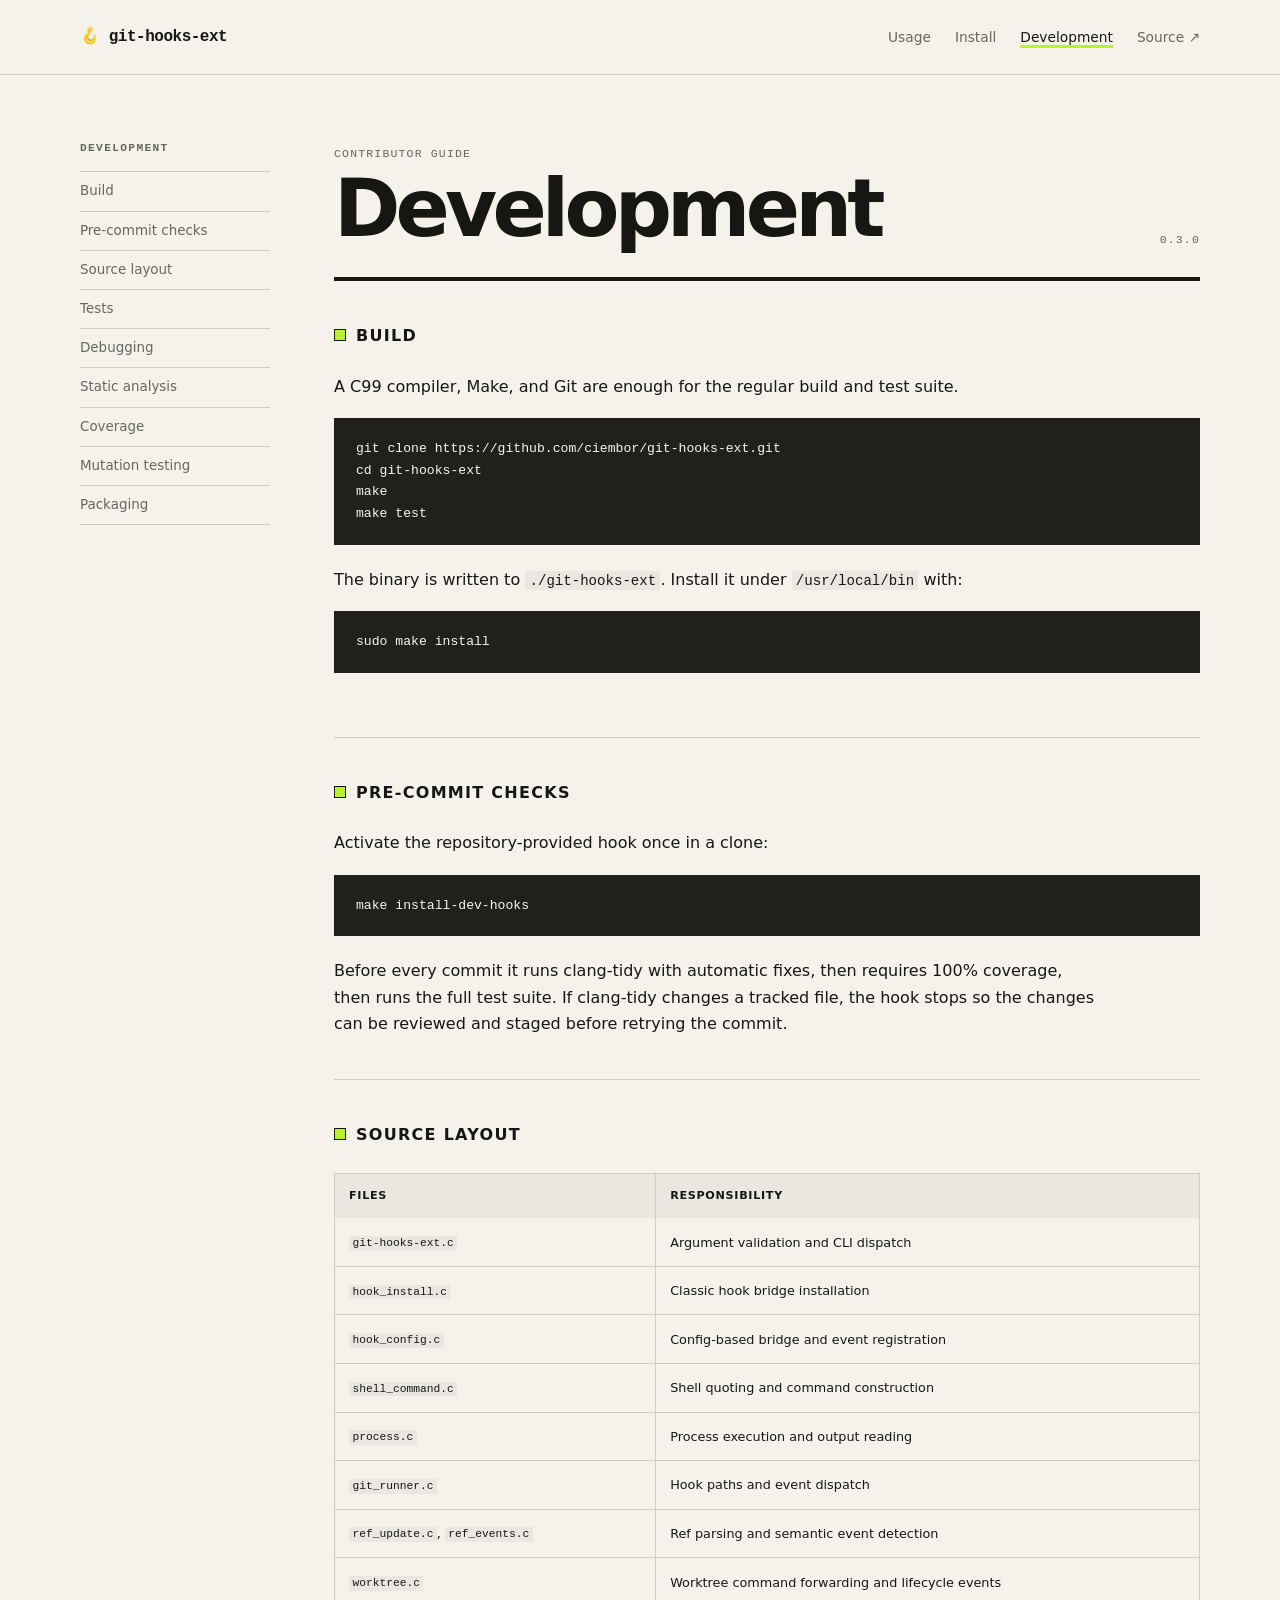
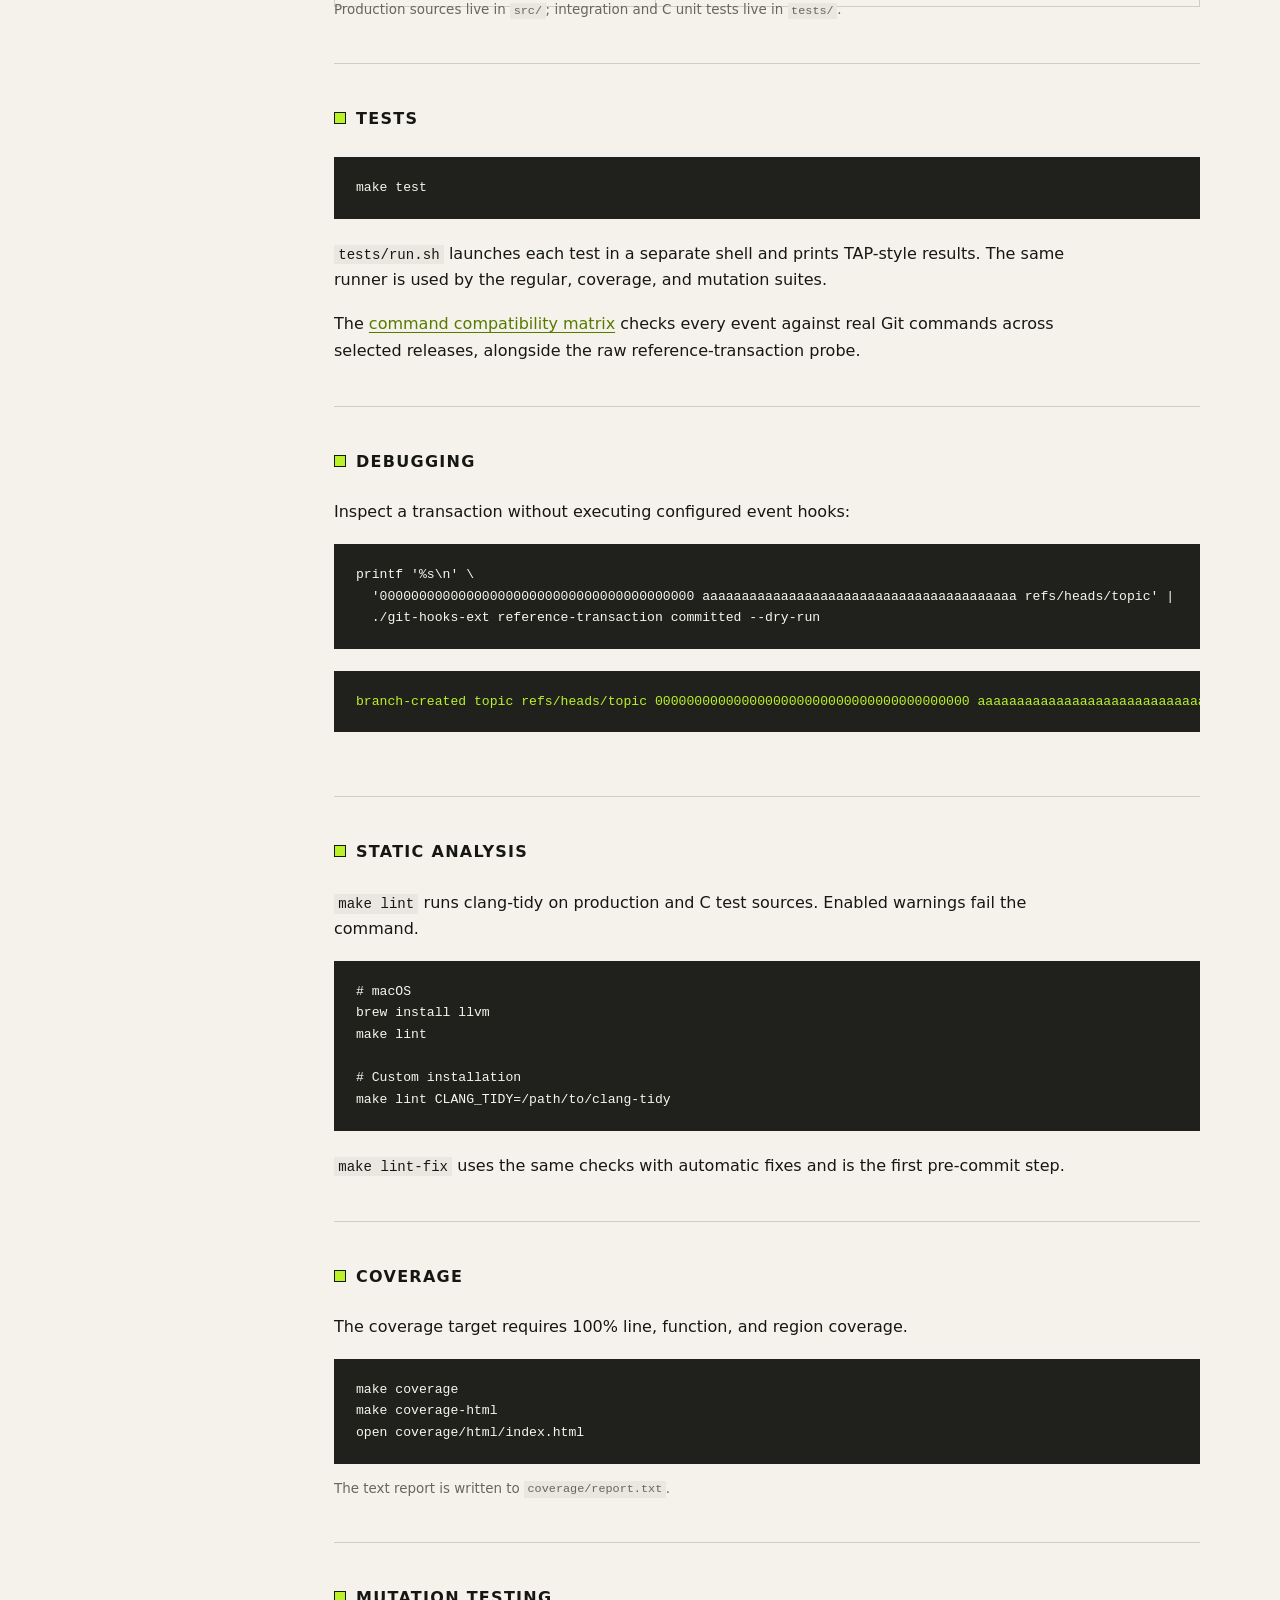
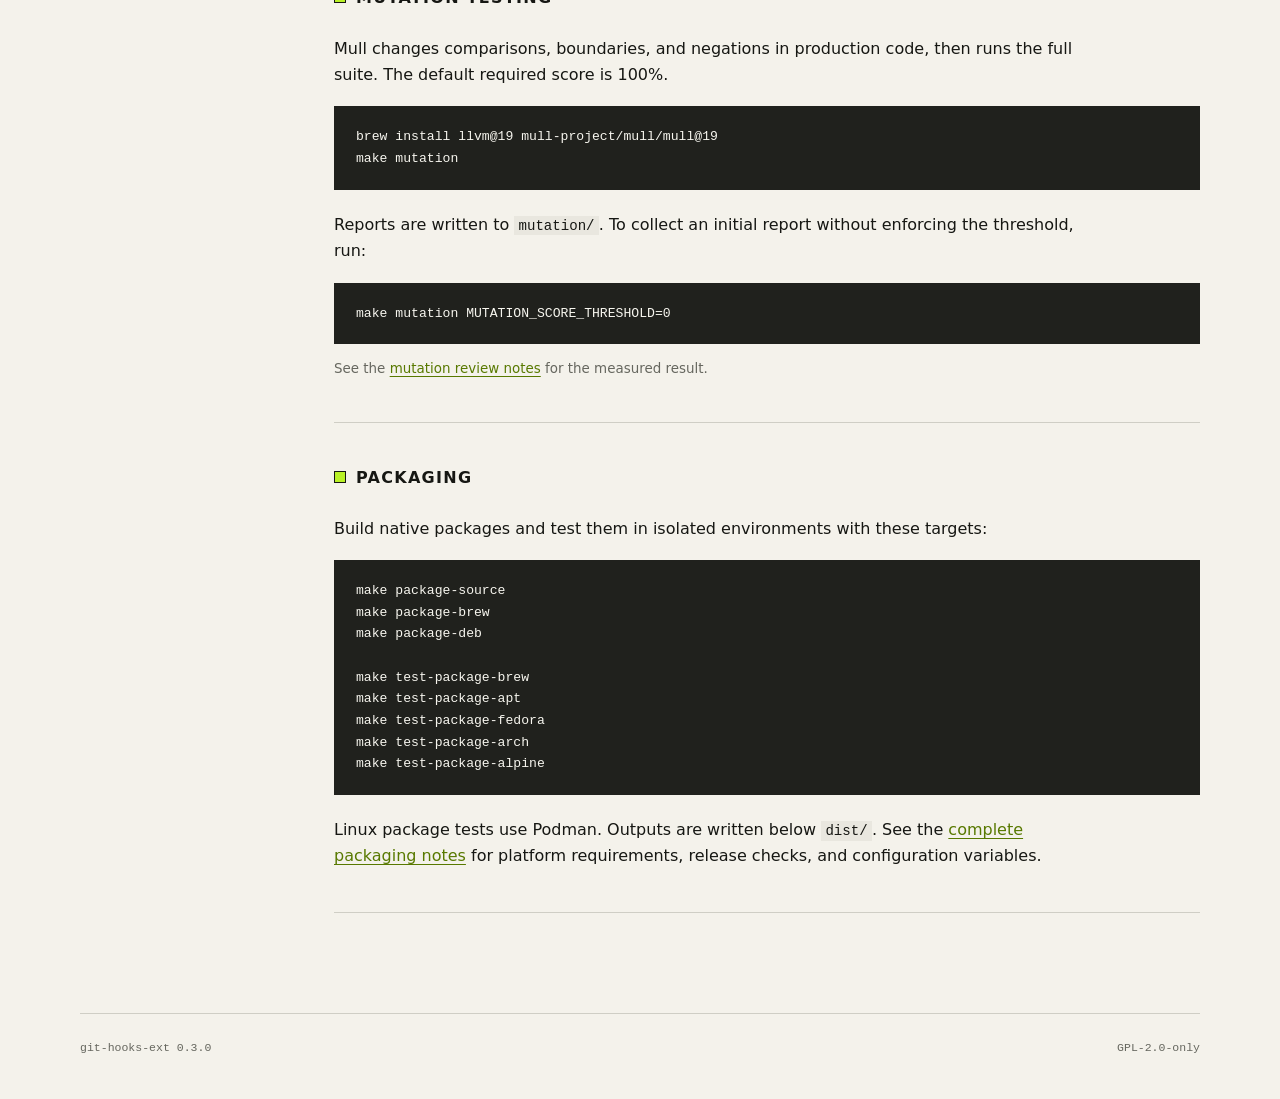
==== commit f98b8101: "test: require complete coverage before commits" ====
--- a/site/development.html
+++ b/site/development.html
@@ -27,6 +27,7 @@
         <p>Development</p>
         <nav>
           <a href="#build">Build</a>
+          <a href="#pre-commit">Pre-commit checks</a>
           <a href="#source-layout">Source layout</a>
           <a href="#tests">Tests</a>
           <a href="#debugging">Debugging</a>
@@ -55,6 +56,13 @@
 make test</code></pre>
           <p>The binary is written to <code>./git-hooks-ext</code>. Install it under <code>/usr/local/bin</code> with:</p>
           <pre><code>sudo make install</code></pre>
+        </section>
+
+        <section id="pre-commit">
+          <h2>Pre-commit checks</h2>
+          <p>Activate the repository-provided hook once in a clone:</p>
+          <pre><code>make install-dev-hooks</code></pre>
+          <p>Before every commit it runs clang-tidy with automatic fixes, then requires 100% coverage, then runs the full test suite. If clang-tidy changes a tracked file, the hook stops so the changes can be reviewed and staged before retrying the commit.</p>
         </section>
 
         <section id="source-layout">
@@ -110,6 +118,7 @@
 
 # Custom installation
 make lint CLANG_TIDY=/path/to/clang-tidy</code></pre>
+          <p><code>make lint-fix</code> uses the same checks with automatic fixes and is the first pre-commit step.</p>
         </section>
 
         <section id="coverage">
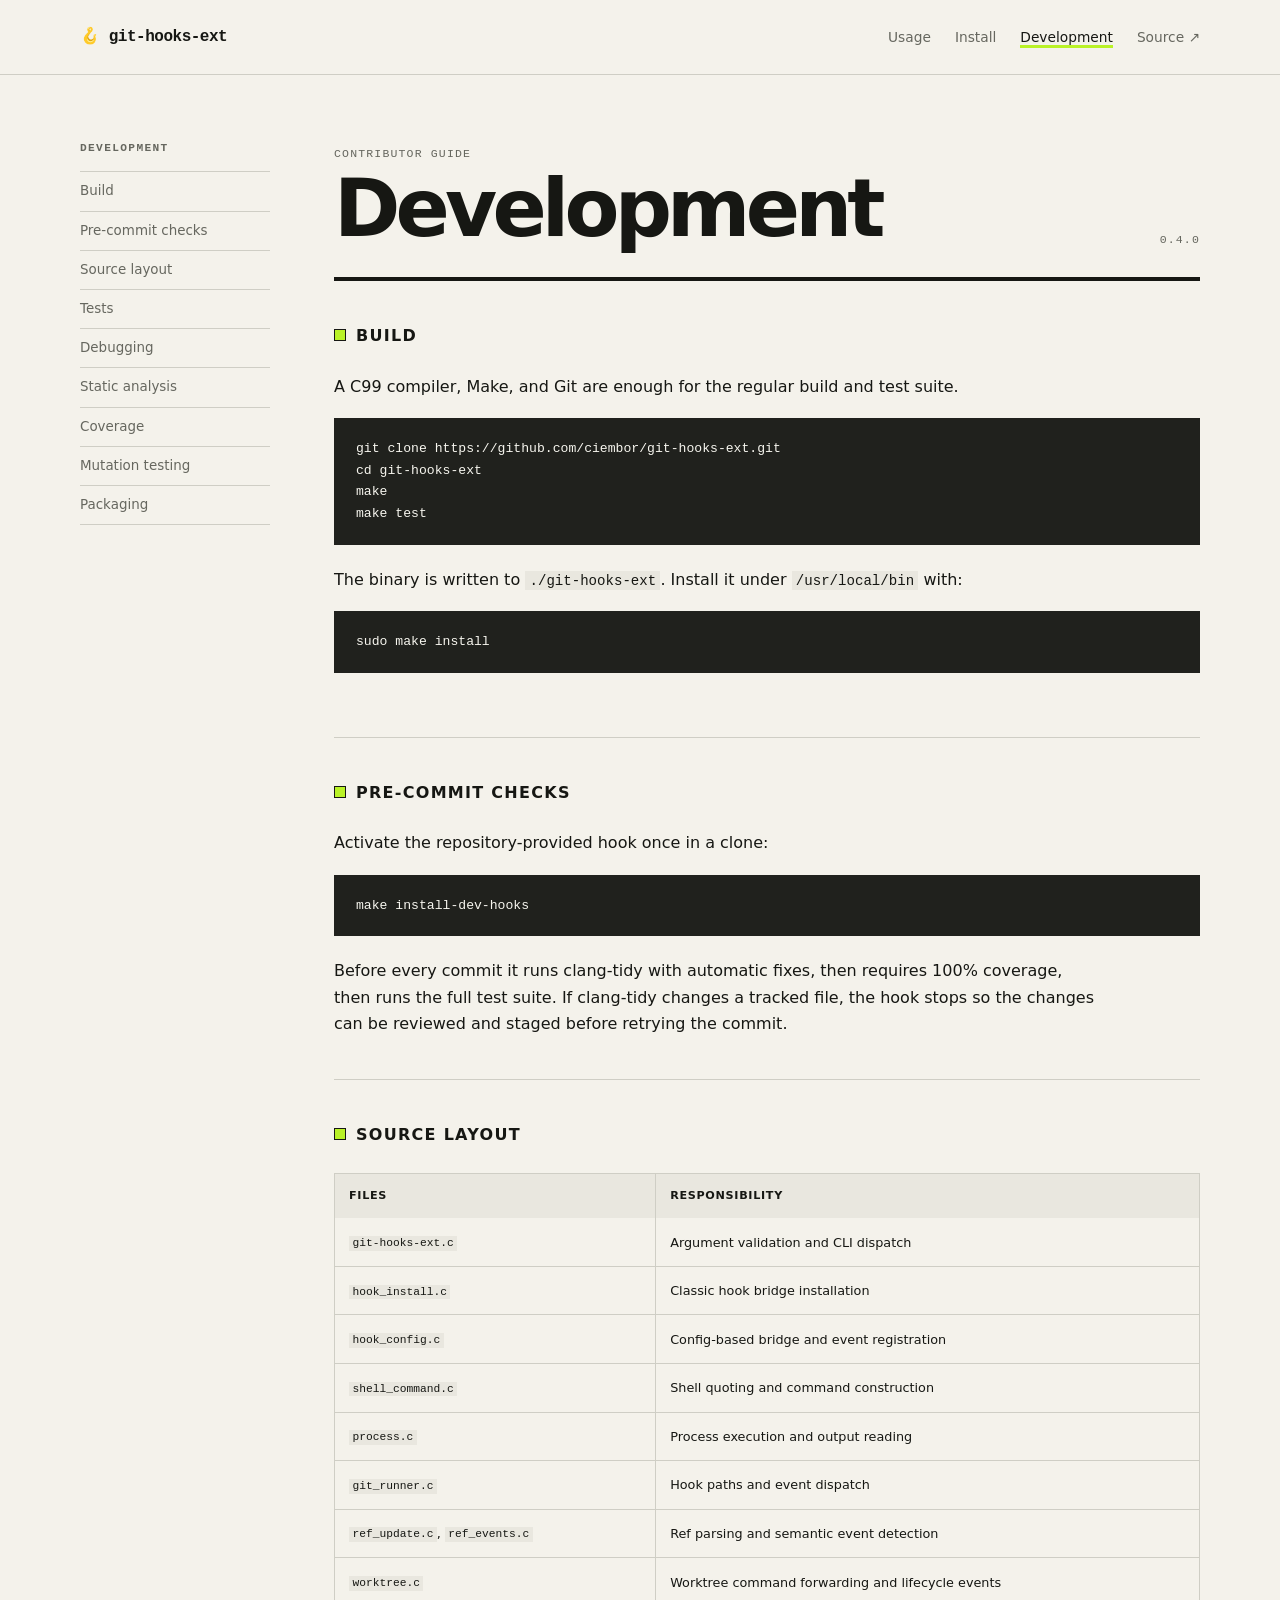
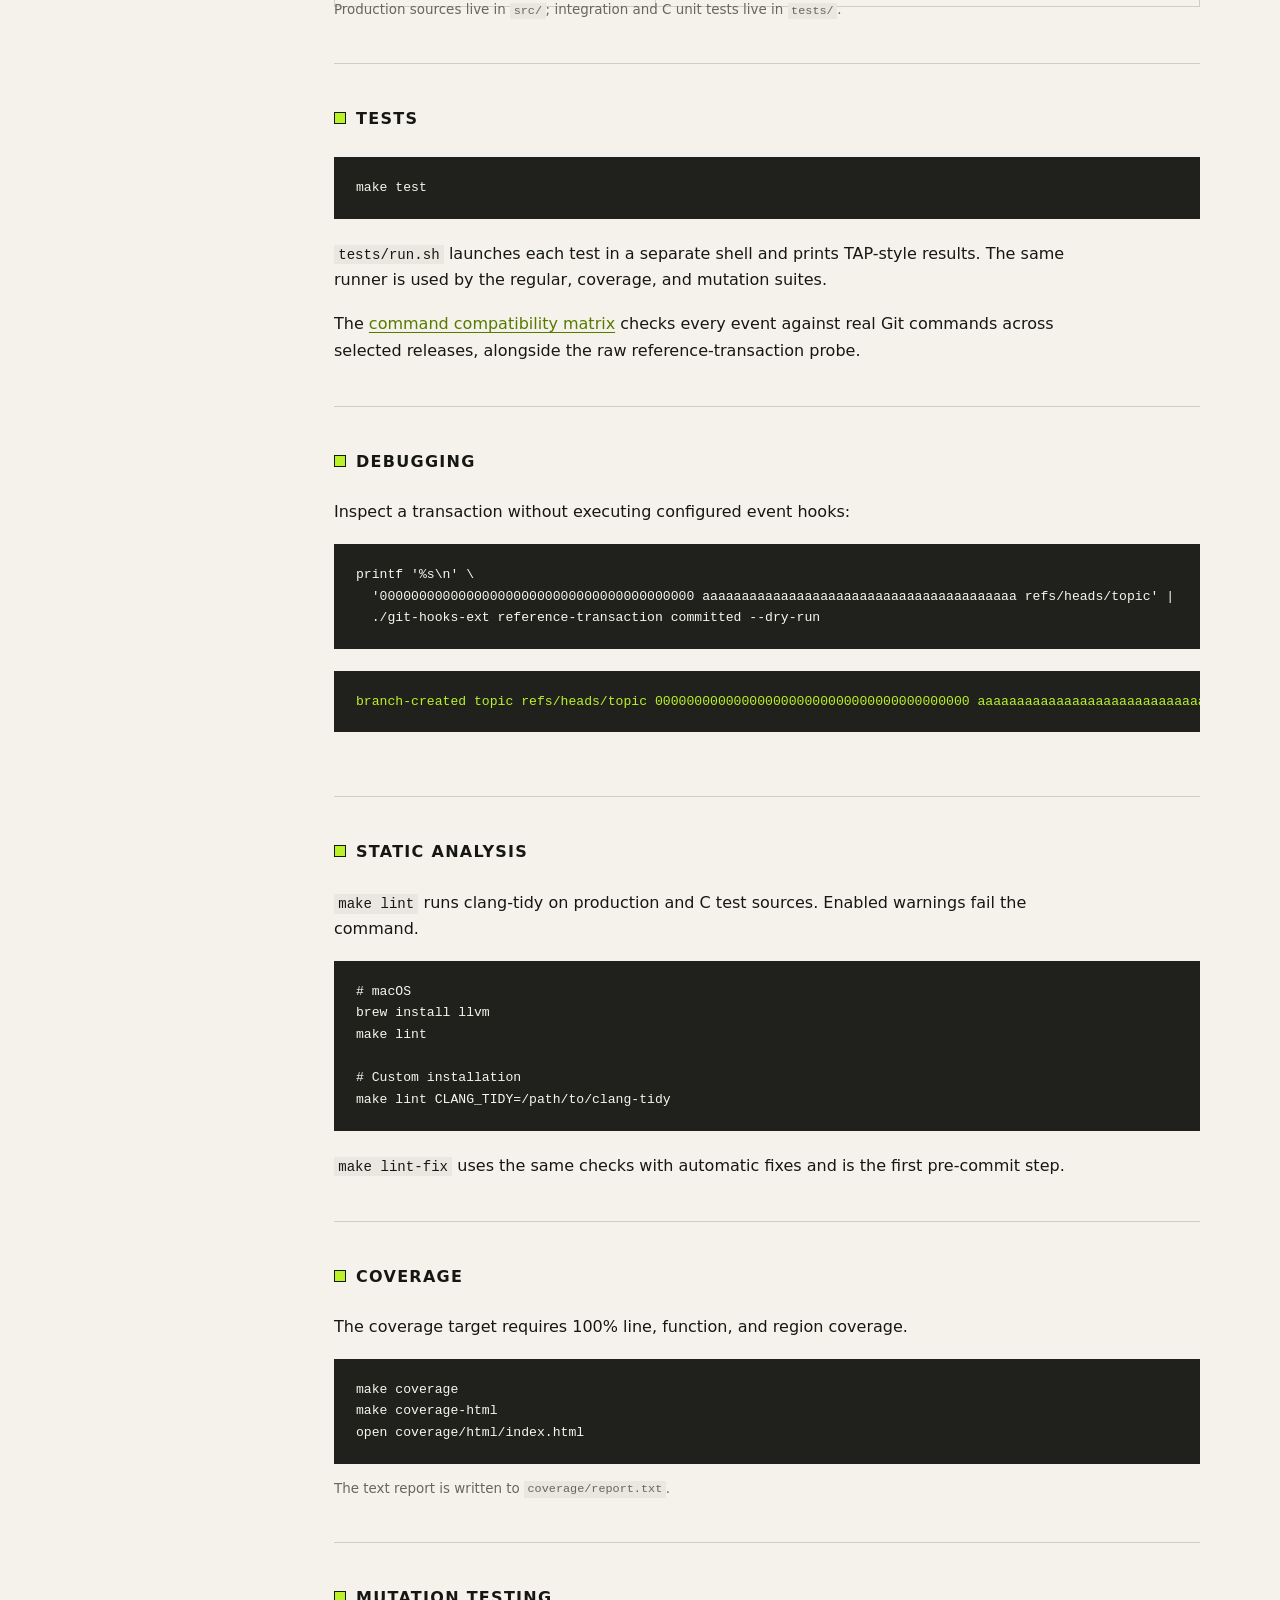
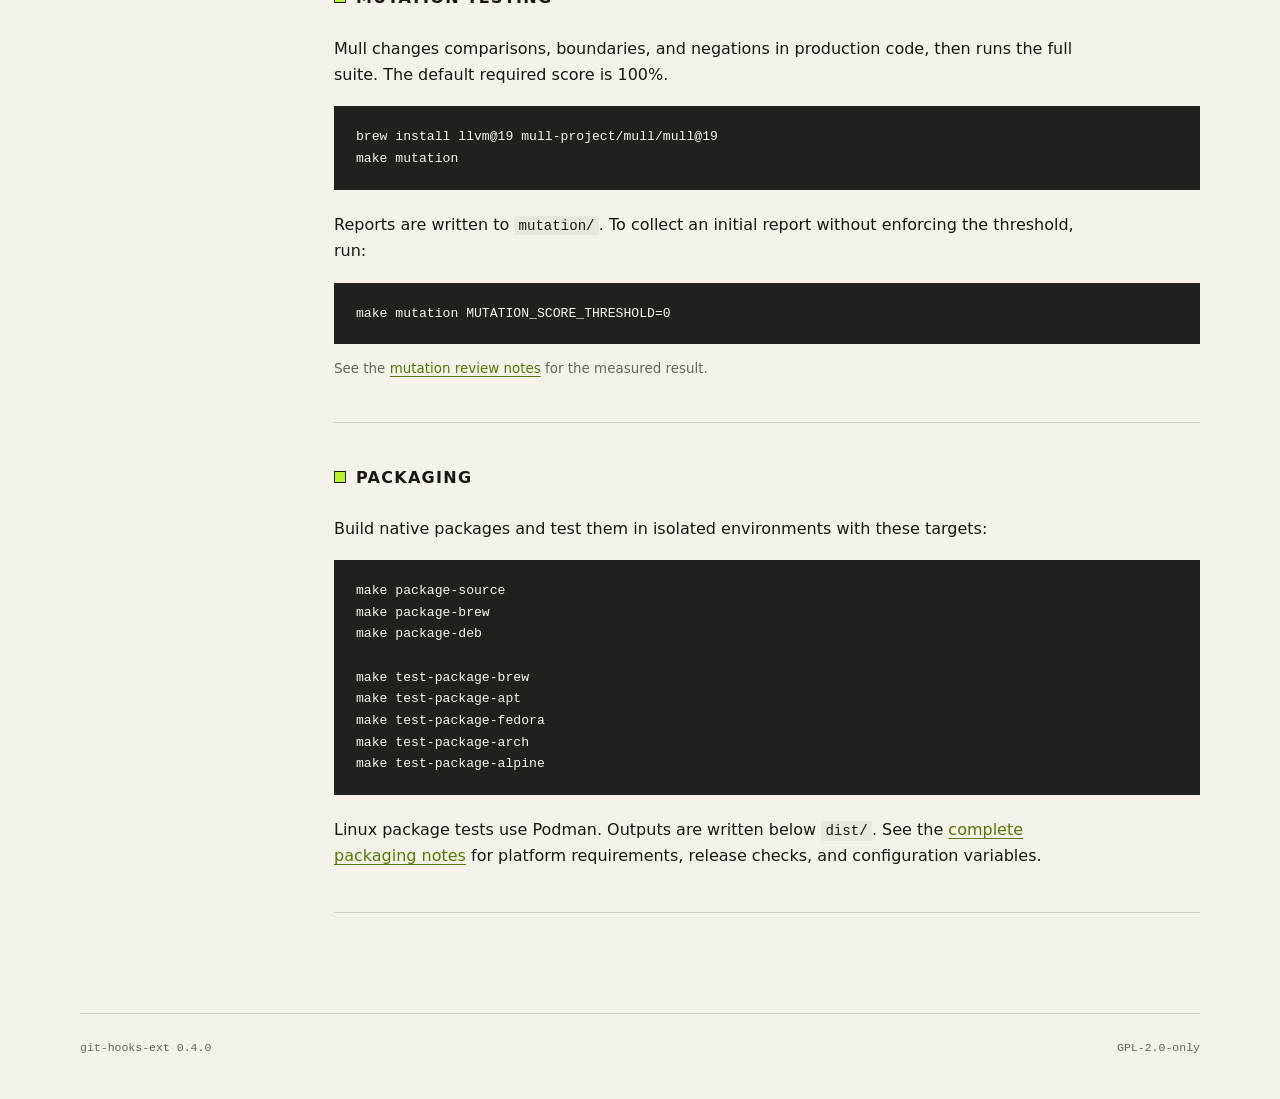
==== commit 670b1e66: "release: prepare 0.4.0" ====
--- a/site/development.html
+++ b/site/development.html
@@ -44,7 +44,7 @@
             <span class="manual-label">Contributor guide</span>
             <h1>Development</h1>
           </div>
-          <span class="version">0.3.0</span>
+          <span class="version">0.4.0</span>
         </header>
 
         <section id="build">
@@ -171,6 +171,6 @@
       </article>
     </main>
 
-    <footer><span>git-hooks-ext 0.3.0</span><span>GPL-2.0-only</span></footer>
+    <footer><span>git-hooks-ext 0.4.0</span><span>GPL-2.0-only</span></footer>
   </body>
 </html>
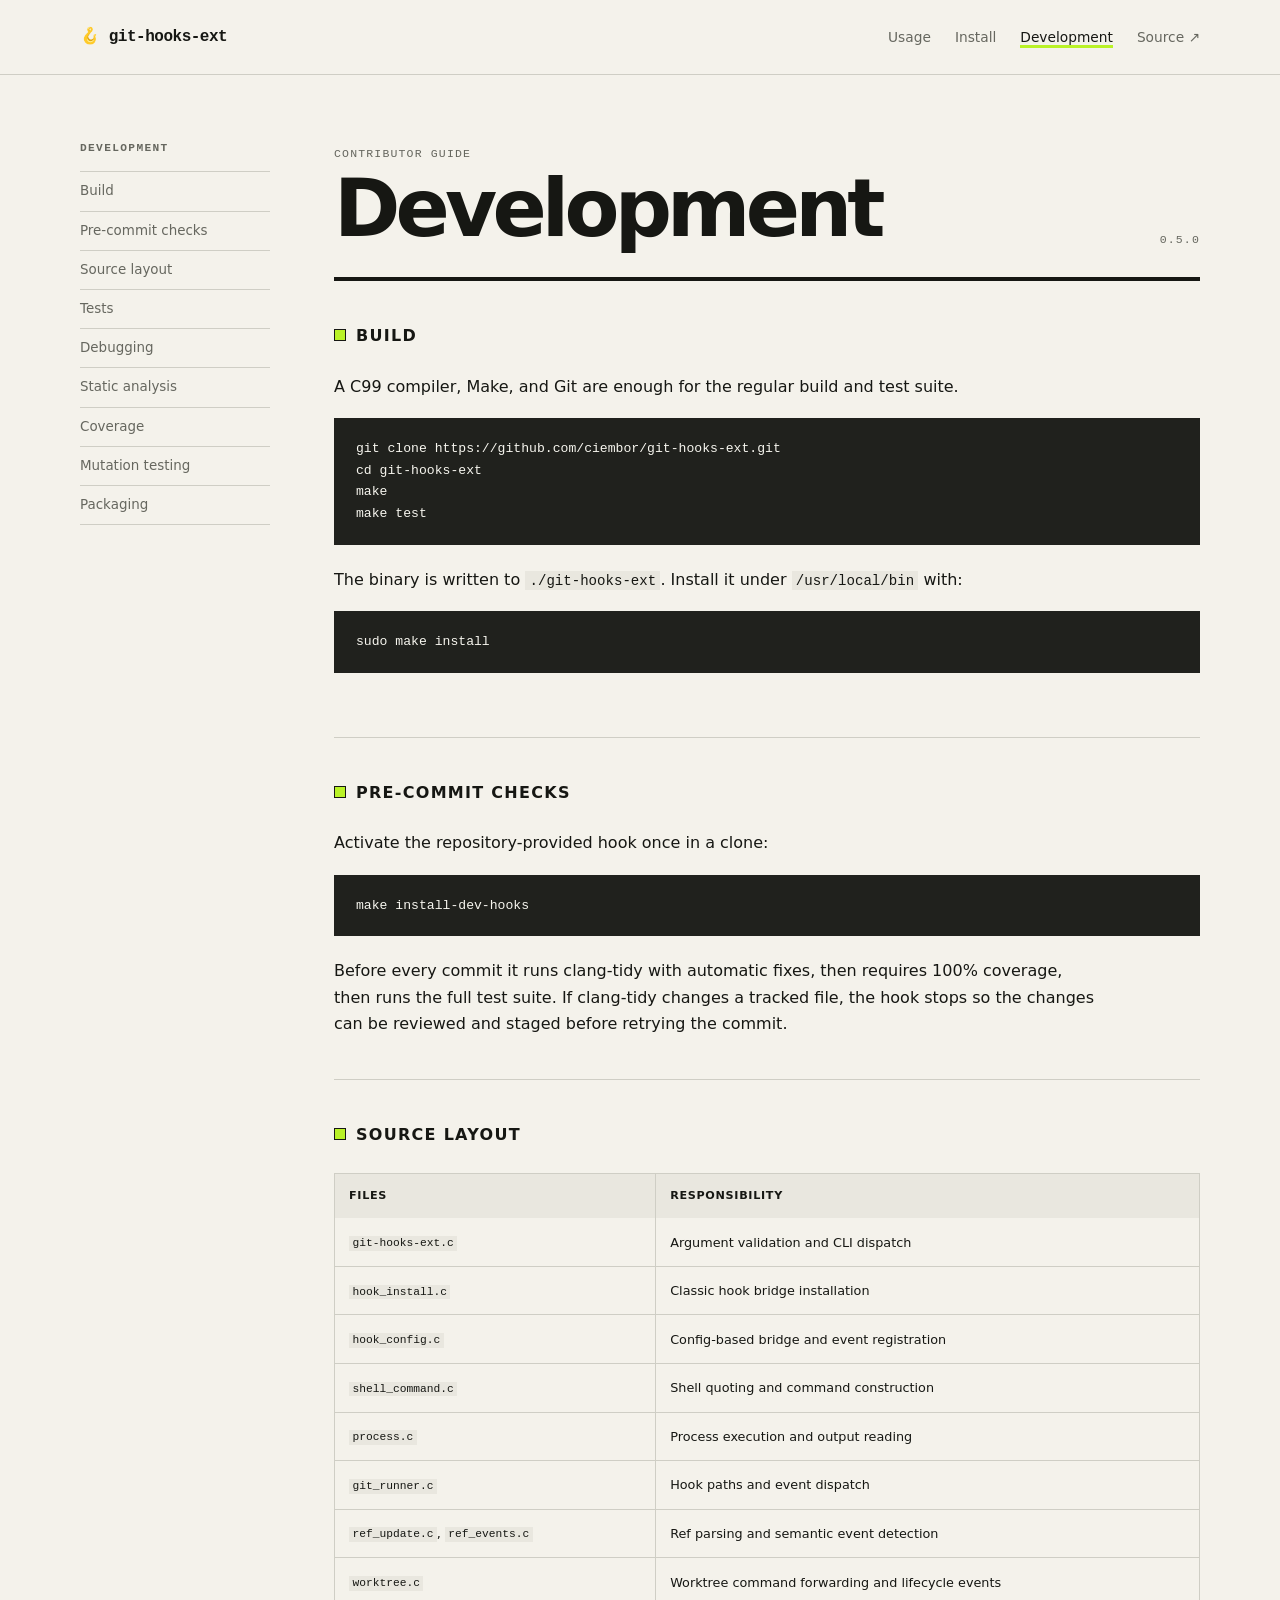
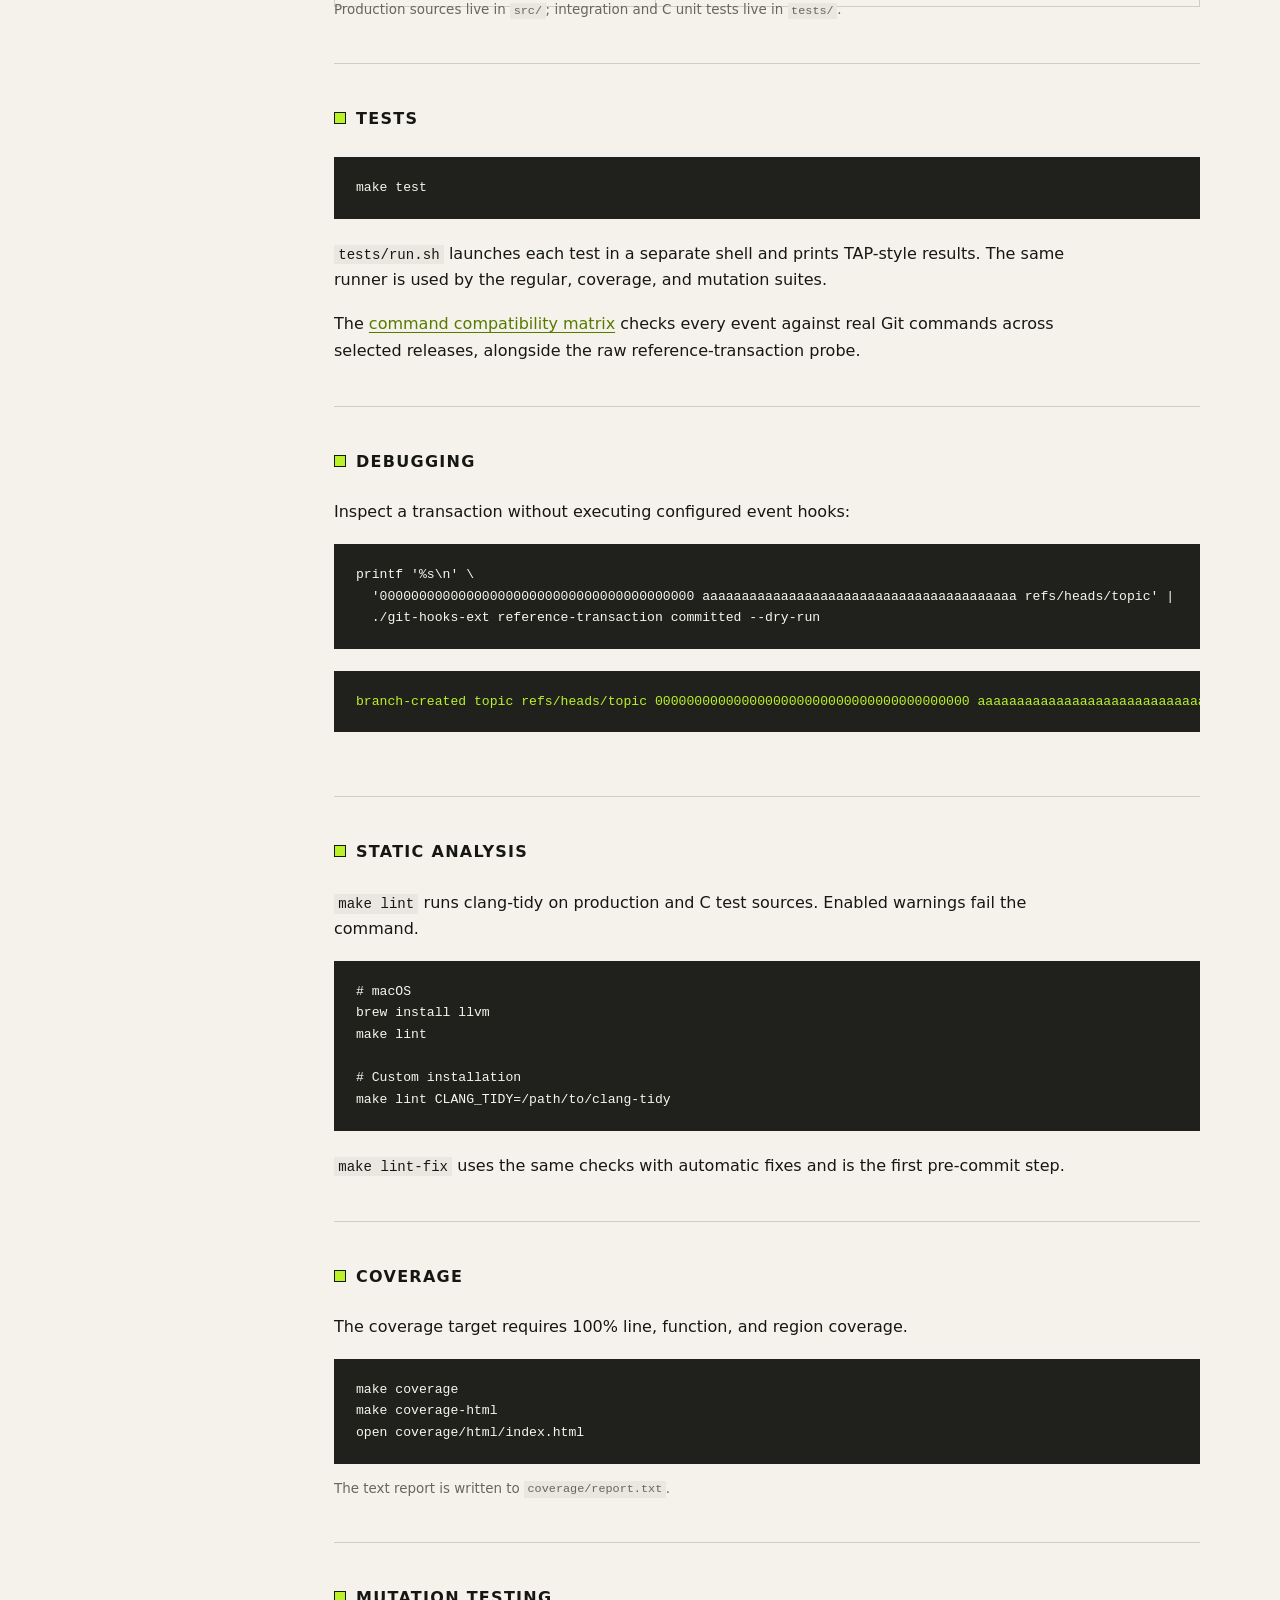
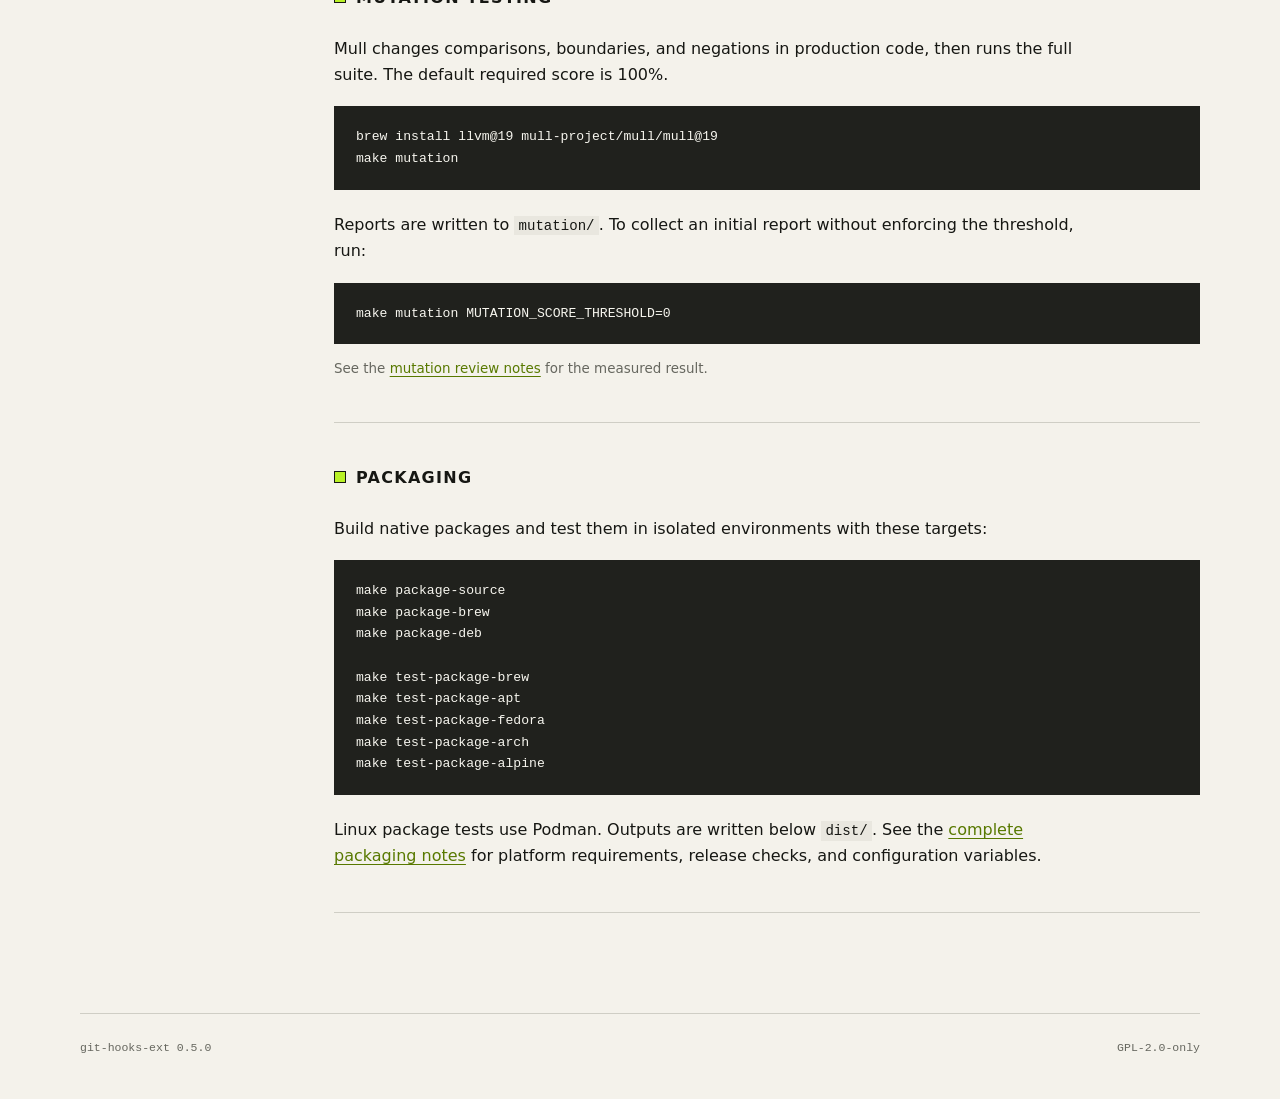
==== commit ef5d8ace: "Release 0.5.0" ====
--- a/site/development.html
+++ b/site/development.html
@@ -44,7 +44,7 @@
             <span class="manual-label">Contributor guide</span>
             <h1>Development</h1>
           </div>
-          <span class="version">0.4.0</span>
+          <span class="version">0.5.0</span>
         </header>
 
         <section id="build">
@@ -171,6 +171,6 @@
       </article>
     </main>
 
-    <footer><span>git-hooks-ext 0.4.0</span><span>GPL-2.0-only</span></footer>
+    <footer><span>git-hooks-ext 0.5.0</span><span>GPL-2.0-only</span></footer>
   </body>
 </html>
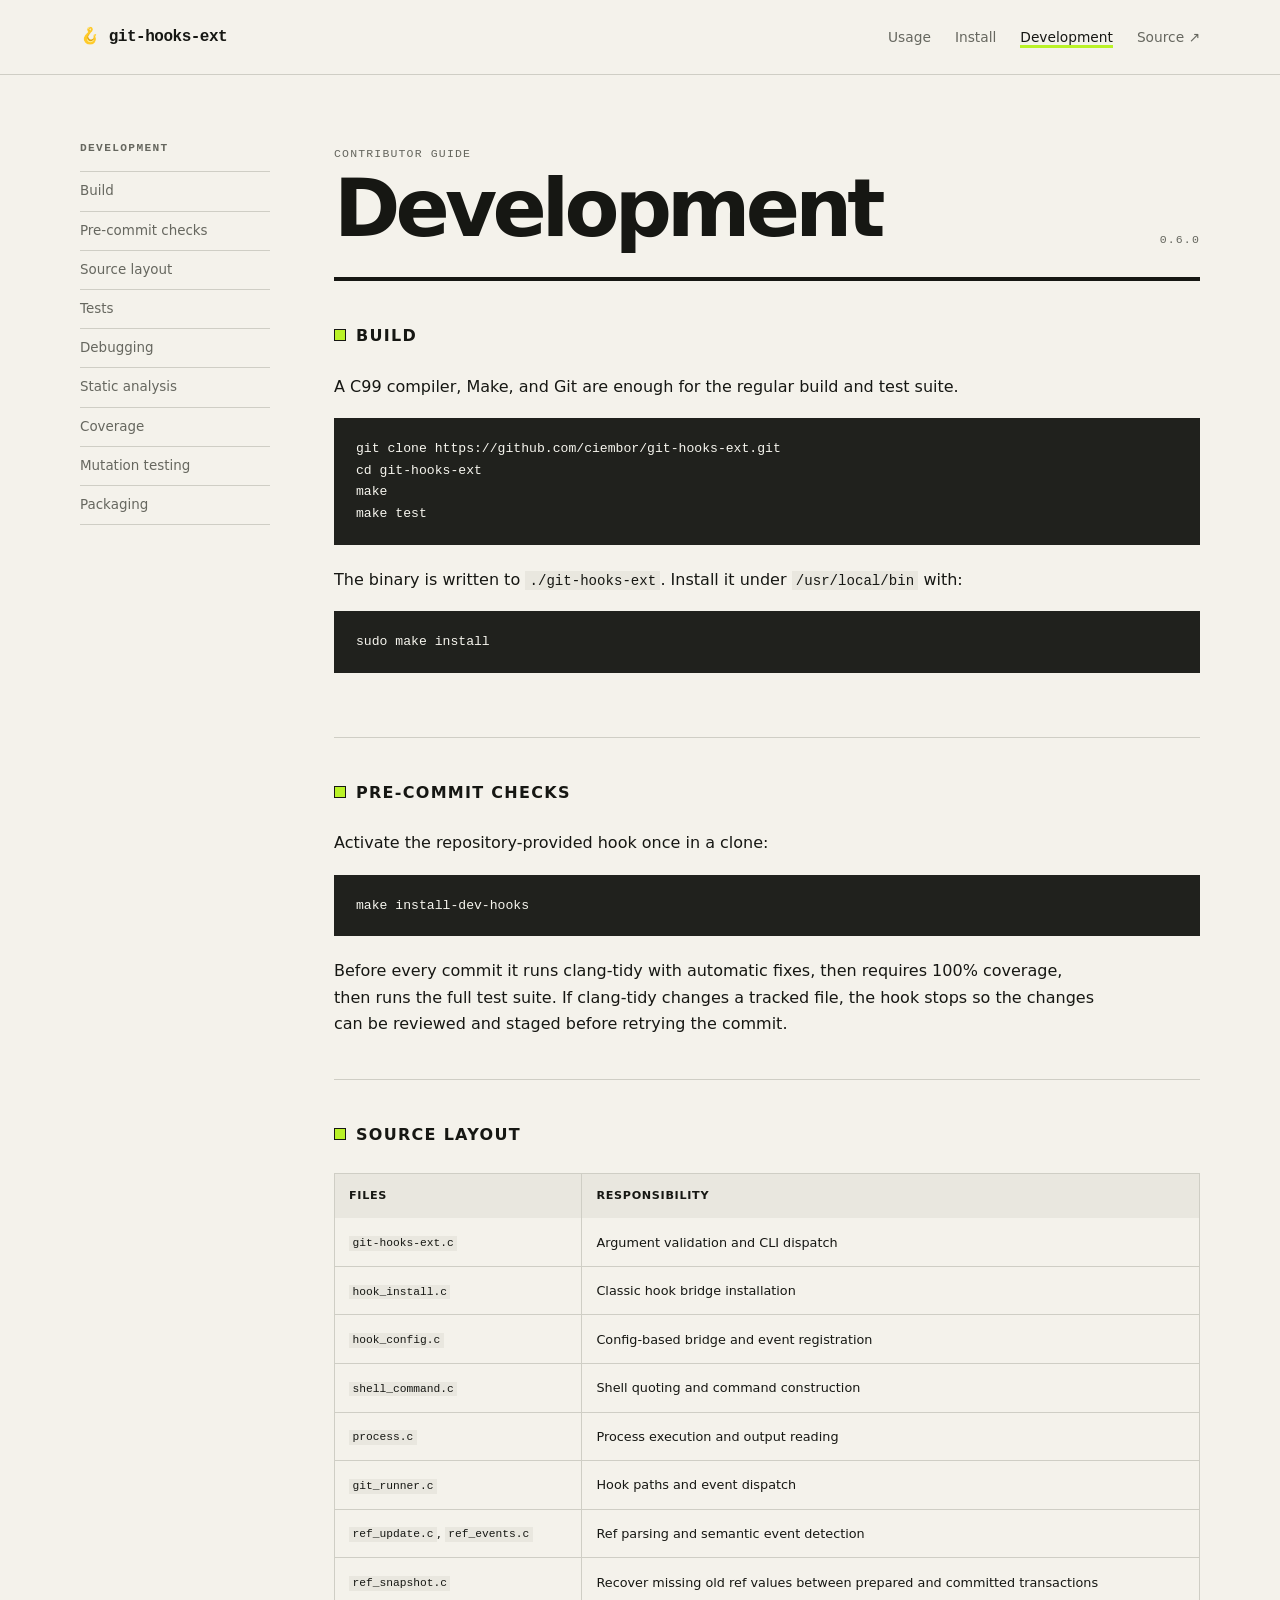
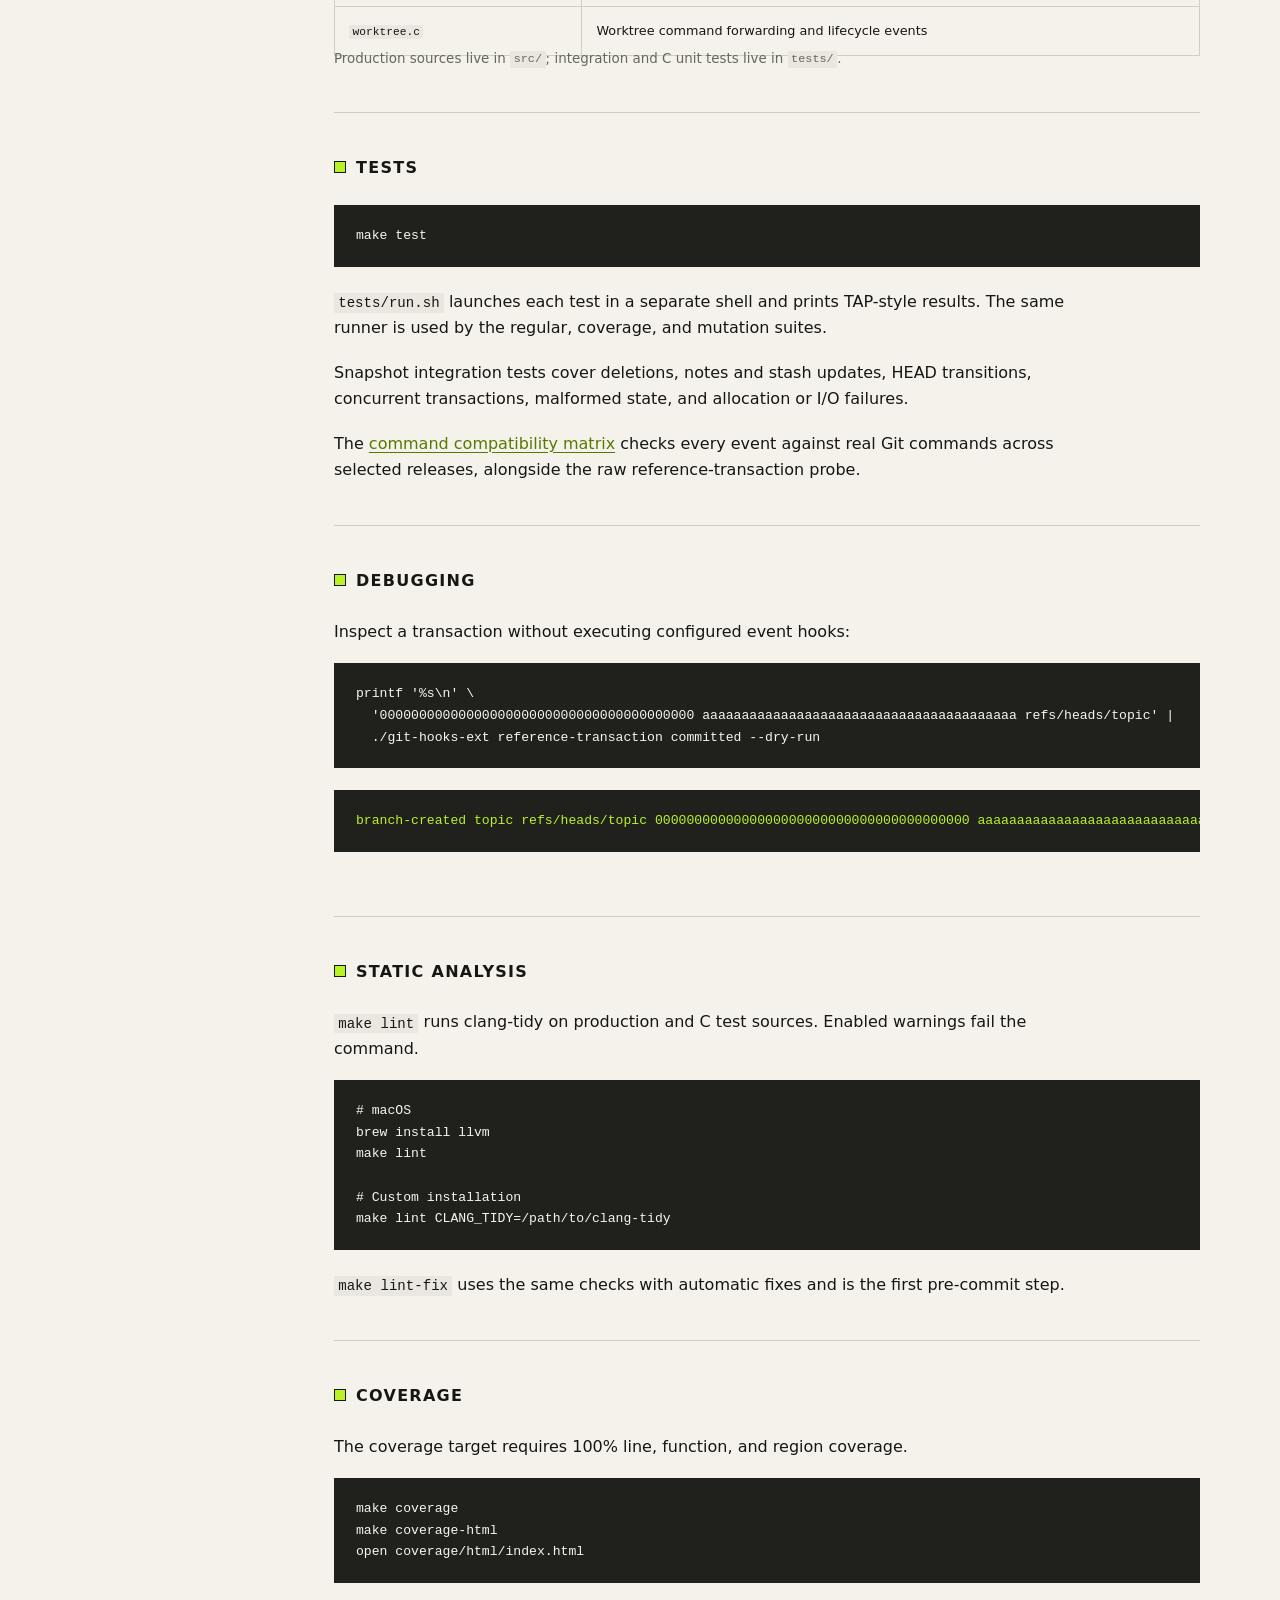
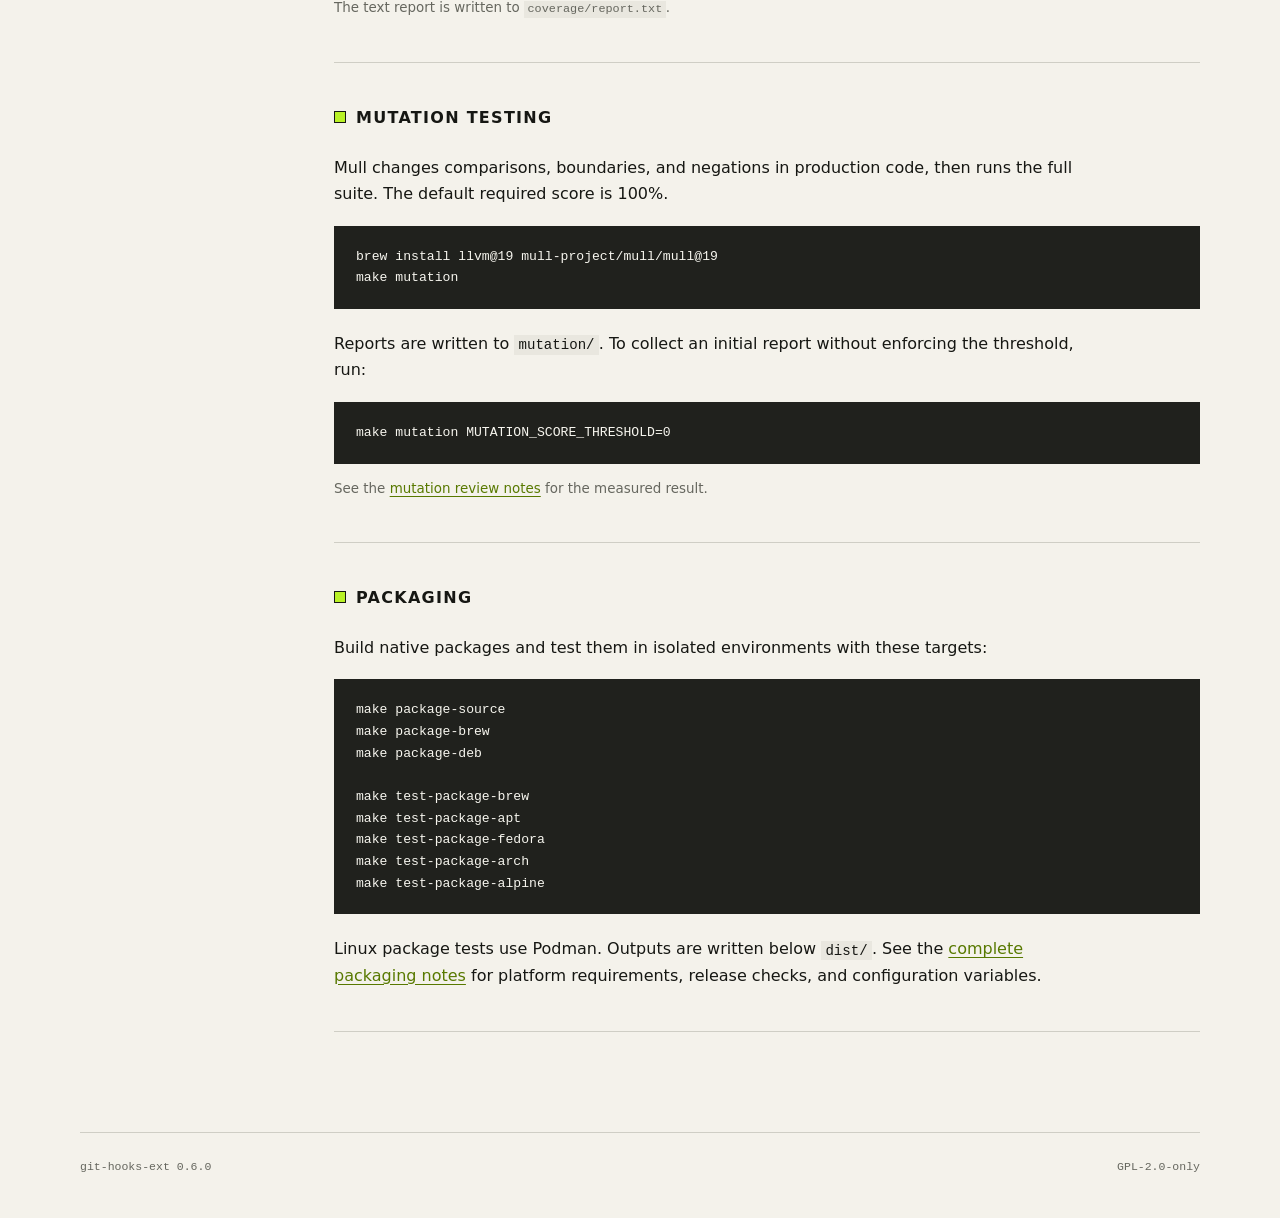
==== commit 956a428b: "Release 0.6.0: recover incomplete ref transactions" ====
--- a/site/development.html
+++ b/site/development.html
@@ -44,7 +44,7 @@
             <span class="manual-label">Contributor guide</span>
             <h1>Development</h1>
           </div>
-          <span class="version">0.5.0</span>
+          <span class="version">0.6.0</span>
         </header>
 
         <section id="build">
@@ -78,6 +78,7 @@
                 <tr><td><code>process.c</code></td><td>Process execution and output reading</td></tr>
                 <tr><td><code>git_runner.c</code></td><td>Hook paths and event dispatch</td></tr>
                 <tr><td><code>ref_update.c</code>, <code>ref_events.c</code></td><td>Ref parsing and semantic event detection</td></tr>
+                <tr><td><code>ref_snapshot.c</code></td><td>Recover missing old ref values between prepared and committed transactions</td></tr>
                 <tr><td><code>worktree.c</code></td><td>Worktree command forwarding and lifecycle events</td></tr>
               </tbody>
             </table>
@@ -93,6 +94,7 @@
             prints TAP-style results. The same runner is used by the regular,
             coverage, and mutation suites.
           </p>
+          <p>Snapshot integration tests cover deletions, notes and stash updates, HEAD transitions, concurrent transactions, malformed state, and allocation or I/O failures.</p>
           <p>
             The <a href="https://github.com/ciembor/git-hooks-ext/blob/main/tests/compat/README.md#commands-and-emitted-events">command compatibility matrix</a>
             checks every event against real Git commands across selected releases,
@@ -171,6 +173,6 @@
       </article>
     </main>
 
-    <footer><span>git-hooks-ext 0.5.0</span><span>GPL-2.0-only</span></footer>
+    <footer><span>git-hooks-ext 0.6.0</span><span>GPL-2.0-only</span></footer>
   </body>
 </html>
